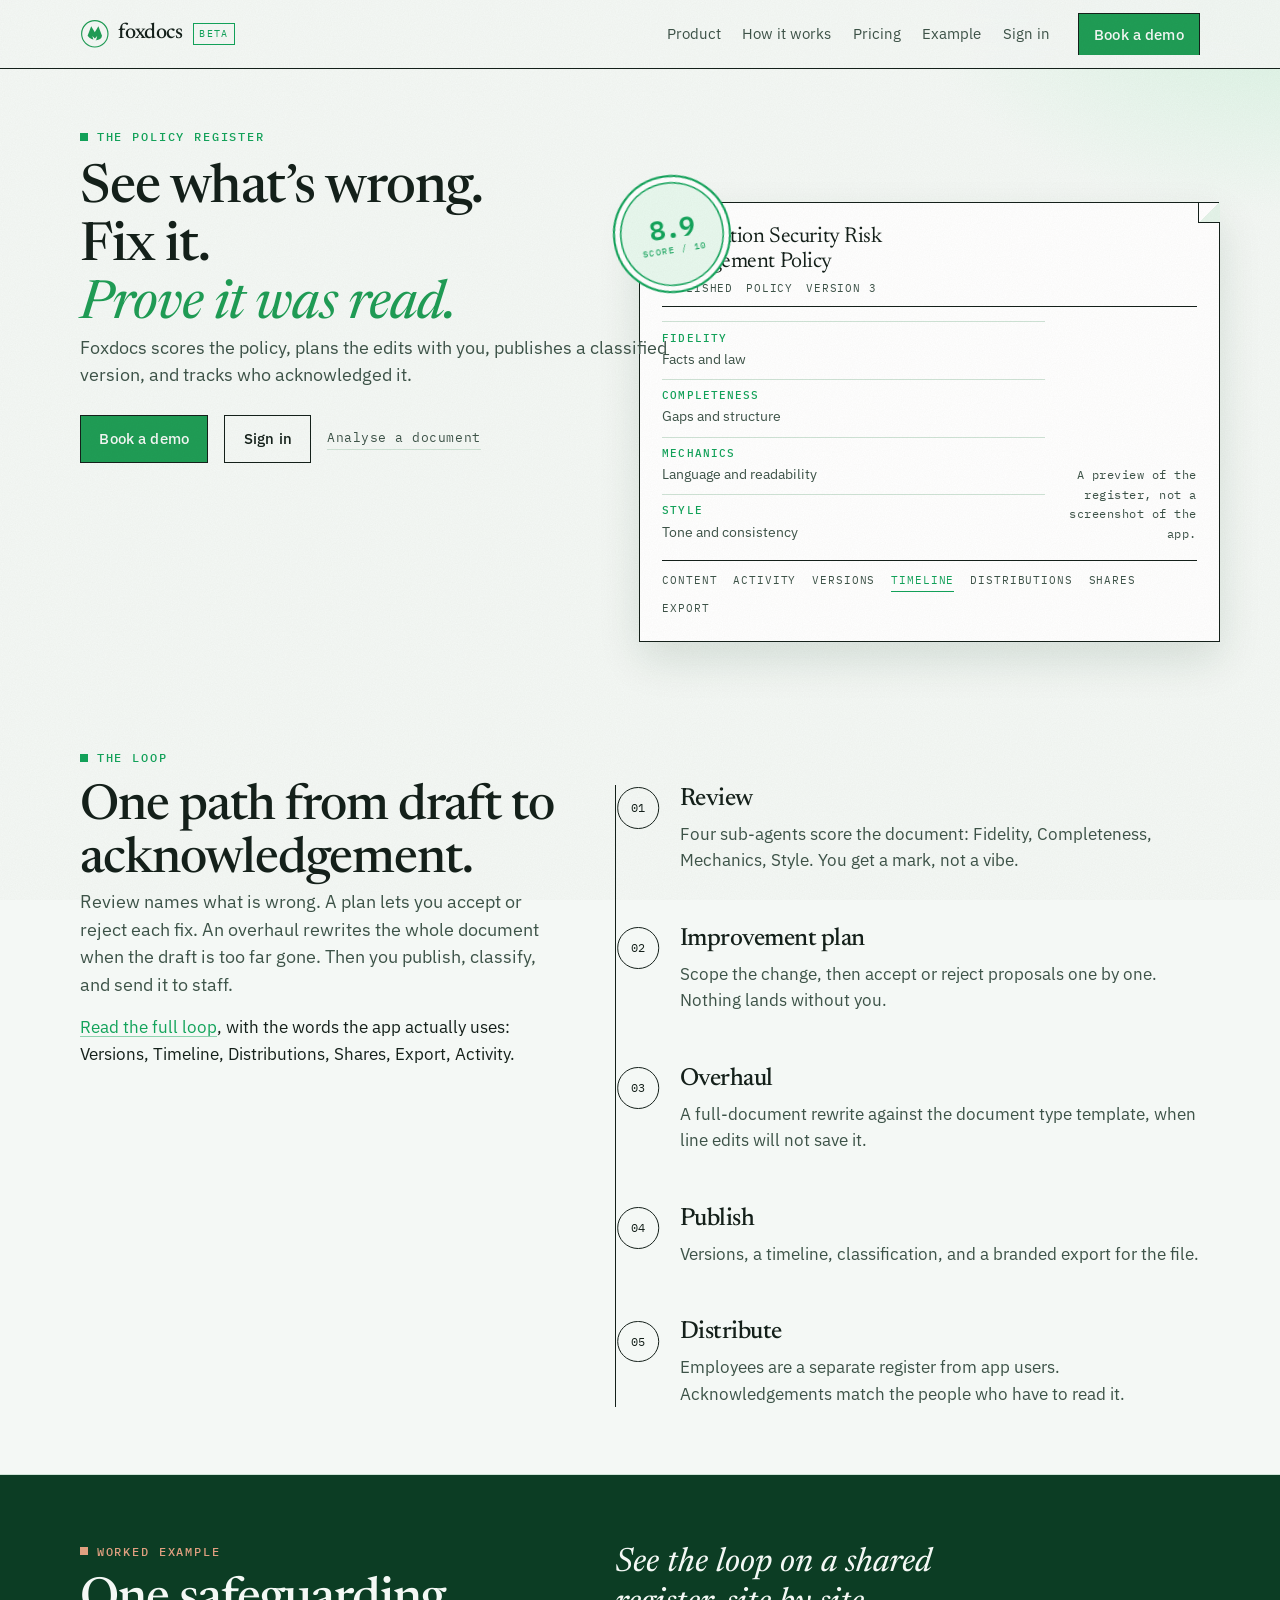
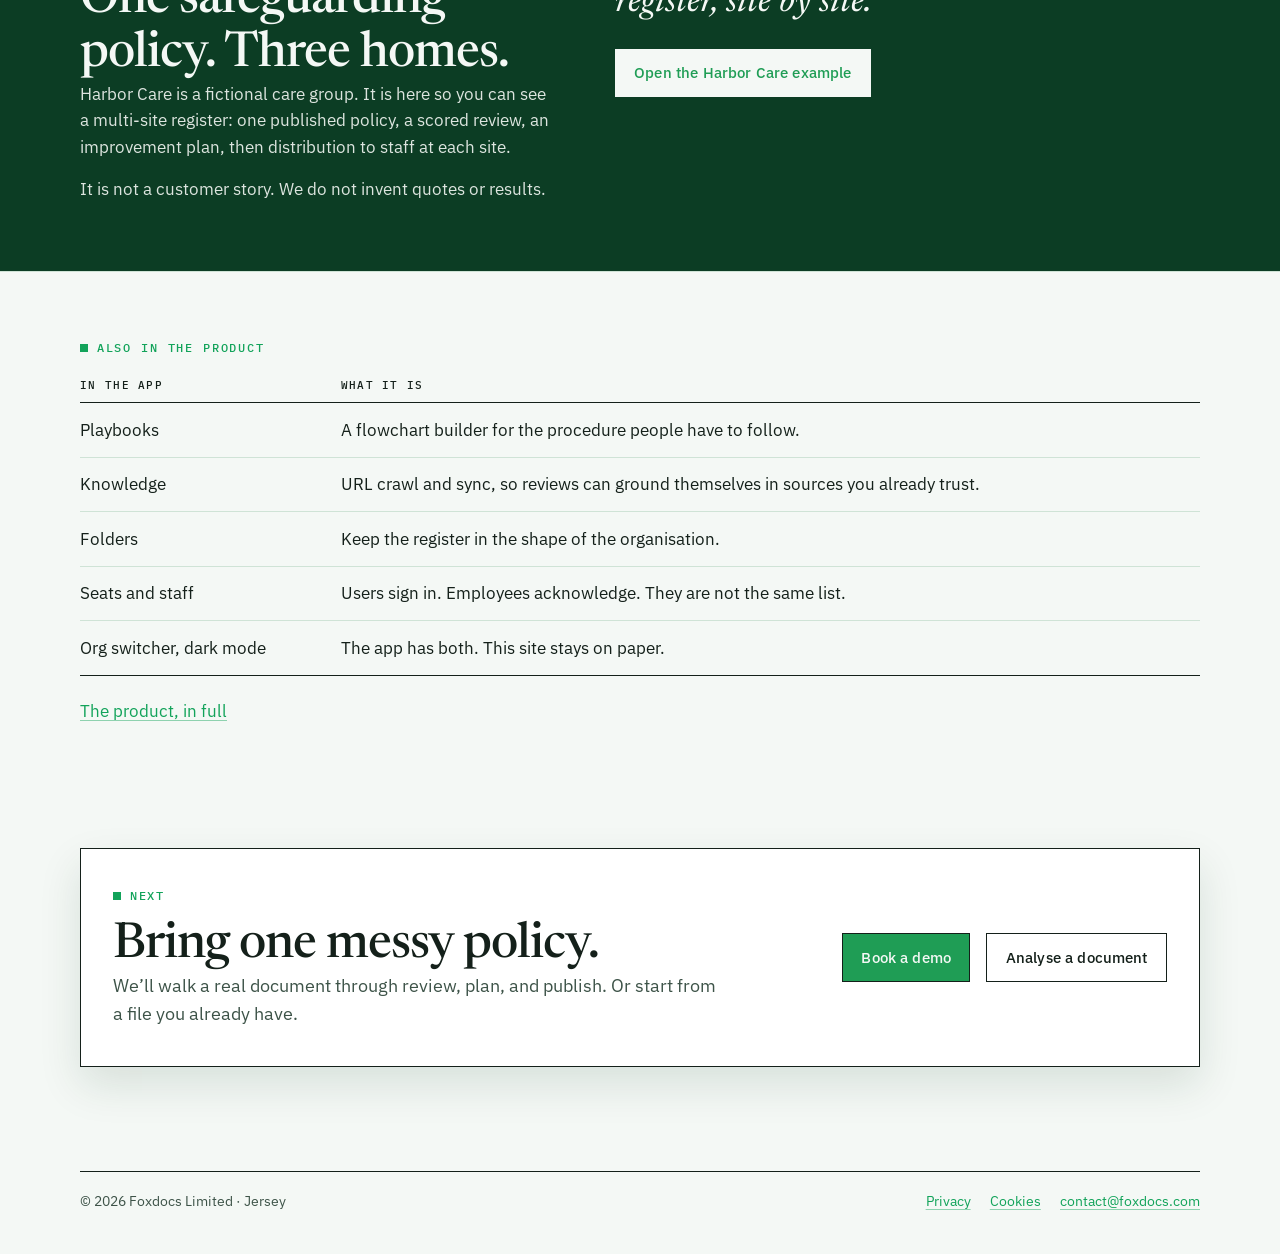
==== index.html @ 5b7543ef "Add Foxdocs marketing site prototype. Static pages for a foxdocs.com redesign, using the live app lo" ====
<!doctype html>
<html lang="en-GB">
<head>
  <meta charset="utf-8">
  <meta name="viewport" content="width=device-width, initial-scale=1">
  <title>Foxdocs · See what’s wrong. Fix it. Prove it was read.</title>
  <meta name="description" content="Foxdocs scores your policies, plans the edits with you, publishes a classified version, and tracks who acknowledged it.">
  <link rel="icon" href="favicon.svg" type="image/svg+xml">
  <link rel="preconnect" href="https://fonts.googleapis.com">
  <link rel="preconnect" href="https://fonts.gstatic.com" crossorigin>
  <link href="https://fonts.googleapis.com/css2?family=IBM+Plex+Mono:wght@400;500;600&family=IBM+Plex+Sans:ital,wght@0,400;0,500;0,600;1,400&family=Newsreader:ital,opsz,wght@0,10..72,400;0,10..72,500;0,10..72,600;1,10..72,400;1,10..72,500&display=swap" rel="stylesheet">
  <link rel="stylesheet" href="css/site.css">
</head>
<body>
  <a class="skip" href="#main">Skip to content</a>
  <div class="grain" aria-hidden="true"></div>

  <header class="mast">
    <div class="wrap mast-bar">
      <a class="mark" href="index.html">
        <svg class="mark-fox" viewBox="0 0 32 32" aria-hidden="true" focusable="false">
          <circle cx="16" cy="16" r="14.25" fill="none" stroke="currentColor" stroke-width="1.25"/>
          <path fill="currentColor" d="M8.2 18.2 12.1 7.8 16 14.2 19.9 7.8 23.8 18.2c-.8 6.2-10.8 6.2-15.6 0Z"/>
          <path fill="#f4f8f5" d="M13.4 18.4 16 21.2l2.6-2.8-1.1 4.2h-3z"/>
        </svg>
        <span class="mark-word">foxdocs</span>
        <span class="mark-beta">BETA</span>
      </a>
      <input type="checkbox" id="nav-on" class="nav-check" title="Menu">
      <label class="nav-burger" for="nav-on">
        <span class="nav-burger-label">Menu</span>
        <span class="nav-burger-icon" aria-hidden="true"></span>
      </label>
      <nav id="primary-nav" class="nav" aria-label="Primary">
        <a href="product.html">Product</a>
        <a href="how-it-works.html">How it works</a>
        <a href="pricing.html">Pricing</a>
        <a href="examples/harbor-care.html">Example</a>
        <a href="https://app.foxdocs.com" rel="noopener noreferrer">Sign in</a>
        <a class="btn" href="book-a-demo.html">Book a demo</a>
      </nav>
    </div>
  </header>

  <main id="main">
    <section class="hero">
      <div class="wrap hero-grid">
        <div class="hero-copy">
          <p class="kicker rise d1">The policy register</p>
          <h1 class="rise d2">See what’s wrong.<br>Fix it.<br><em>Prove it was read.</em></h1>
          <p class="lede rise d3">Foxdocs scores the policy, plans the edits with you, publishes a classified version, and tracks who acknowledged it.</p>
          <div class="actions rise d4">
            <a class="btn" href="book-a-demo.html">Book a demo</a>
            <a class="btn btn-line" href="https://app.foxdocs.com" rel="noopener noreferrer">Sign in</a>
            <a class="text-link" href="https://www.foxdocs.com/upload-a-document" rel="noopener noreferrer">Analyse a document</a>
          </div>
        </div>

        <div class="hero-folio-wrap rise d5">
          <div class="stamp stamp-float" aria-hidden="true">
            <span><strong>8.9</strong><small>score / 10</small></span>
          </div>
          <aside class="folio" aria-label="Product preview of a scored policy">
            <span class="folio-ear" aria-hidden="true"></span>
            <div class="folio-head">
              <div>
                <div class="folio-title">Information Security Risk Management Policy</div>
                <p class="folio-meta">
                  <span>Published</span>
                  <span>Policy</span>
                  <span>Version 3</span>
                </p>
              </div>
            </div>
            <div class="folio-body">
              <ul class="notes">
                <li><b>Fidelity</b><span>Facts and law</span></li>
                <li><b>Completeness</b><span>Gaps and structure</span></li>
                <li><b>Mechanics</b><span>Language and readability</span></li>
                <li><b>Style</b><span>Tone and consistency</span></li>
              </ul>
              <p class="meta" style="align-self:end;text-align:right">A preview of the register, not a screenshot of the app.</p>
            </div>
            <p class="folio-tabs">
              <span>Content</span>
              <span>Activity</span>
              <span>Versions</span>
              <span class="is-on">Timeline</span>
              <span>Distributions</span>
              <span>Shares</span>
              <span>Export</span>
            </p>
          </aside>
        </div>
      </div>
    </section>

    <section class="band" aria-labelledby="loop-title">
      <div class="wrap split">
        <div>
          <p class="kicker">The loop</p>
          <h2 id="loop-title">One path from draft to acknowledgement.</h2>
          <p class="lede">Review names what is wrong. A plan lets you accept or reject each fix. An overhaul rewrites the whole document when the draft is too far gone. Then you publish, classify, and send it to staff.</p>
          <p class="copy"><a href="how-it-works.html">Read the full loop</a>, with the words the app actually uses: Versions, Timeline, Distributions, Shares, Export, Activity.</p>
        </div>
        <ol class="spine">
          <li>
            <span class="spine-num">01</span>
            <h3>Review</h3>
            <p class="spine-copy">Four sub-agents score the document: Fidelity, Completeness, Mechanics, Style. You get a mark, not a vibe.</p>
          </li>
          <li>
            <span class="spine-num">02</span>
            <h3>Improvement plan</h3>
            <p class="spine-copy">Scope the change, then accept or reject proposals one by one. Nothing lands without you.</p>
          </li>
          <li>
            <span class="spine-num">03</span>
            <h3>Overhaul</h3>
            <p class="spine-copy">A full-document rewrite against the document type template, when line edits will not save it.</p>
          </li>
          <li>
            <span class="spine-num">04</span>
            <h3>Publish</h3>
            <p class="spine-copy">Versions, a timeline, classification, and a branded export for the file.</p>
          </li>
          <li>
            <span class="spine-num">05</span>
            <h3>Distribute</h3>
            <p class="spine-copy">Employees are a separate register from app users. Acknowledgements match the people who have to read it.</p>
          </li>
        </ol>
      </div>
    </section>

    <section class="band-ink band" aria-labelledby="example-title">
      <div class="wrap split">
        <div>
          <p class="kicker">Worked example</p>
          <h2 id="example-title">One safeguarding policy. Three homes.</h2>
          <p>Harbor Care is a fictional care group. It is here so you can see a multi-site register: one published policy, a scored review, an improvement plan, then distribution to staff at each site.</p>
          <p>It is not a customer story. We do not invent quotes or results.</p>
        </div>
        <div>
          <p class="pull" style="color:var(--paper);margin-top:0">See the loop on a shared register, site by site.</p>
          <div class="actions">
            <a class="btn" href="examples/harbor-care.html" style="background:var(--paper);color:var(--pine);border-color:var(--paper)">Open the Harbor Care example</a>
          </div>
        </div>
      </div>
    </section>

    <section class="band" aria-labelledby="also-title">
      <div class="wrap">
        <p class="kicker">Also in the product</p>
        <h2 id="also-title" class="visually-hidden">Playbooks, Knowledge, and the rest</h2>
        <table class="ledger">
          <thead>
            <tr>
              <th scope="col">In the app</th>
              <th scope="col">What it is</th>
            </tr>
          </thead>
          <tbody>
            <tr>
              <td>Playbooks</td>
              <td>A flowchart builder for the procedure people have to follow.</td>
            </tr>
            <tr>
              <td>Knowledge</td>
              <td>URL crawl and sync, so reviews can ground themselves in sources you already trust.</td>
            </tr>
            <tr>
              <td>Folders</td>
              <td>Keep the register in the shape of the organisation.</td>
            </tr>
            <tr>
              <td>Seats and staff</td>
              <td>Users sign in. Employees acknowledge. They are not the same list.</td>
            </tr>
            <tr>
              <td>Org switcher, dark mode</td>
              <td>The app has both. This site stays on paper.</td>
            </tr>
          </tbody>
        </table>
        <p class="copy" style="margin-top:1.4rem"><a href="product.html">The product, in full</a></p>
      </div>
    </section>

    <section class="close">
      <div class="wrap">
        <div class="close-box">
          <div>
            <p class="kicker">Next</p>
            <h2>Bring one messy policy.</h2>
            <p class="lede">We’ll walk a real document through review, plan, and publish. Or start from a file you already have.</p>
          </div>
          <div class="actions" style="margin-top:0">
            <a class="btn" href="book-a-demo.html">Book a demo</a>
            <a class="btn btn-line" href="https://www.foxdocs.com/upload-a-document" rel="noopener noreferrer">Analyse a document</a>
          </div>
        </div>
      </div>
    </section>
  </main>

  <footer class="foot">
    <div class="wrap foot-bar">
      <div>© 2026 Foxdocs Limited · Jersey</div>
      <div class="foot-links">
        <a href="https://www.foxdocs.com/privacy" rel="noopener noreferrer">Privacy</a>
        <a href="https://www.foxdocs.com/cookies" rel="noopener noreferrer">Cookies</a>
        <a href="mailto:contact@foxdocs.com">contact@foxdocs.com</a>
      </div>
    </div>
  </footer>
  <script src="js/site.js"></script>
</body>
</html>
---- css/site.css ----
/* Foxdocs marketing site: brand mint / green */

:root {
  --paper: #f4f8f5;
  --paper-2: #e5f4ea;
  --folio: #ffffff;
  --ink: #14201a;
  --ink-soft: #3d5348;
  --pine: #1f9d55;
  --pine-deep: #0c3d24;
  --rule: #cfe3d6;
  --rule-ink: #14201a;
  --copper: #12a35a;
  --copper-bright: #00c853;
  --stamp-fill: #e8f8ee;
  --focus: #1f9d55;
  --shadow: 0 18px 40px rgba(15, 61, 36, 0.12);
  --font-display: "Newsreader", "Iowan Old Style", "Palatino Linotype", Palatino, serif;
  --font-body: "IBM Plex Sans", "Helvetica Neue", sans-serif;
  --font-mono: "IBM Plex Mono", "Courier New", ui-monospace, monospace;
  --page: min(1120px, calc(100% - 2.5rem));
  --wide: min(1280px, calc(100% - 2.5rem));
}

*,
*::before,
*::after { box-sizing: border-box; }

html {
  scroll-behavior: smooth;
  color-scheme: light;
}

html:focus-within {
  scroll-behavior: smooth;
}

body {
  margin: 0;
  font-family: var(--font-body);
  font-size: 1.0625rem;
  line-height: 1.55;
  color: var(--ink);
  background:
    radial-gradient(90rem 40rem at 8% -12%, #e9f8ee, transparent 55%),
    radial-gradient(50rem 30rem at 100% 0%, #d8f3e2, transparent 45%),
    var(--paper);
  min-height: 100%;
}

img, svg { display: block; max-width: 100%; }
button, input, select, textarea { font: inherit; color: inherit; }
a { color: inherit; }

:focus { outline: none; }
:focus-visible {
  outline: 2px solid var(--focus);
  outline-offset: 3px;
}

::selection {
  background: var(--pine);
  color: var(--paper);
}

.skip {
  position: absolute;
  left: 0.75rem;
  top: 0.75rem;
  z-index: 80;
  padding: 0.45rem 0.7rem;
  background: var(--ink);
  color: var(--paper);
  text-decoration: none;
  transform: translateY(-200%);
}
.skip:focus {
  transform: none;
  outline-color: var(--paper);
}

.visually-hidden {
  position: absolute;
  width: 1px;
  height: 1px;
  padding: 0;
  margin: -1px;
  overflow: hidden;
  clip: rect(0 0 0 0);
  white-space: nowrap;
  border: 0;
}

/* Paper grain */
.grain {
  position: fixed;
  inset: 0;
  pointer-events: none;
  z-index: 70;
  opacity: 0.09;
  mix-blend-mode: multiply;
  background-image: url("data:image/svg+xml;utf8,<svg xmlns='http://www.w3.org/2000/svg' width='180' height='180'><filter id='n'><feTurbulence type='fractalNoise' baseFrequency='0.85' numOctaves='4' stitchTiles='stitch'/><feColorMatrix values='0 0 0 0 0.15  0 0 0 0 0.12  0 0 0 0 0.08  0 0 0 0.55 0'/></filter><rect width='100%' height='100%' filter='url(%23n)'/></svg>");
}

.wrap {
  width: var(--page);
  margin-inline: auto;
}

.wrap-wide {
  width: var(--wide);
  margin-inline: auto;
}

/* Type */
h1, h2, h3, h4, .display {
  font-family: var(--font-display);
  font-weight: 500;
  letter-spacing: -0.02em;
  line-height: 1.08;
  margin: 0;
}

h1 {
  font-size: clamp(2.35rem, 4.2vw, 3.85rem);
  font-weight: 500;
}

h2 {
  font-size: clamp(1.9rem, 4vw, 3.1rem);
}

h3 {
  font-size: clamp(1.25rem, 2vw, 1.55rem);
  line-height: 1.2;
}

p { margin: 0 0 1rem; }
p:last-child { margin-bottom: 0; }

.lede {
  font-size: 1.15rem;
  color: var(--ink-soft);
  max-width: 38rem;
  line-height: 1.5;
}

.kicker {
  font-family: var(--font-mono);
  font-size: 0.72rem;
  font-weight: 500;
  letter-spacing: 0.16em;
  text-transform: uppercase;
  color: var(--copper);
  display: flex;
  align-items: center;
  gap: 0.55rem;
  margin: 0 0 0.85rem;
}

.kicker::before {
  content: "";
  width: 0.5rem;
  height: 0.5rem;
  background: var(--copper);
  flex: none;
}

.meta {
  font-family: var(--font-mono);
  font-size: 0.78rem;
  letter-spacing: 0.04em;
  color: var(--ink-soft);
}

hr.rule {
  border: 0;
  border-top: 1px solid var(--ink);
  margin: 0;
}

hr.rule-double {
  border: 0;
  height: 3px;
  background:
    linear-gradient(currentColor, currentColor) 0 0 / 100% 1px no-repeat,
    linear-gradient(currentColor, currentColor) 0 100% / 100% 1px no-repeat;
  color: var(--ink);
  margin: 0;
}

/* Links in copy */
.copy a,
.foot a,
.inline-link {
  color: var(--copper);
  text-decoration: underline;
  text-decoration-thickness: 1px;
  text-underline-offset: 0.18em;
  text-decoration-color: color-mix(in srgb, var(--copper) 45%, transparent);
  transition: color 0.15s ease, text-decoration-color 0.15s ease;
}
.copy a:hover,
.foot a:hover,
.inline-link:hover {
  color: var(--pine-deep);
  text-decoration-color: var(--pine-deep);
}

/* Buttons */
.btn {
  appearance: none;
  display: inline-flex;
  align-items: center;
  justify-content: center;
  gap: 0.45rem;
  border: 1px solid var(--ink);
  background: var(--pine);
  color: var(--paper);
  text-decoration: none;
  padding: 0.72rem 1.15rem;
  font-family: var(--font-body);
  font-size: 0.95rem;
  font-weight: 500;
  letter-spacing: 0.01em;
  cursor: pointer;
  border-radius: 0;
  transition: background 0.15s ease, color 0.15s ease, transform 0.15s ease;
}
.btn:hover {
  background: var(--copper);
  border-color: var(--copper);
  color: var(--folio);
}
.btn-line {
  background: transparent;
  color: var(--ink);
}
.btn-line:hover {
  background: var(--ink);
  color: var(--paper);
  border-color: var(--ink);
}
.btn-ghost {
  background: transparent;
  border-color: transparent;
  color: var(--ink);
  padding-inline: 0.4rem;
}
.btn-ghost:hover {
  background: transparent;
  color: var(--copper);
  border-color: transparent;
}

.actions {
  display: flex;
  flex-wrap: wrap;
  align-items: center;
  gap: 0.7rem 1rem;
  margin-top: 1.6rem;
}

.actions .text-link {
  font-family: var(--font-mono);
  font-size: 0.8rem;
  letter-spacing: 0.04em;
  color: var(--ink-soft);
  text-decoration: none;
  border-bottom: 1px solid var(--rule);
  padding-bottom: 0.1rem;
  transition: color 0.15s ease, border-color 0.15s ease;
}
.actions .text-link:hover {
  color: var(--copper);
  border-color: var(--copper);
}

/* Masthead */
.mast {
  position: sticky;
  top: 0;
  z-index: 50;
  background: color-mix(in srgb, var(--paper) 88%, transparent);
  backdrop-filter: blur(12px);
  border-bottom: 1px solid var(--ink);
}

.mast-bar {
  display: flex;
  align-items: center;
  gap: 1rem;
  min-height: 4.25rem;
  position: relative;
}

.mark {
  display: flex;
  align-items: center;
  gap: 0.55rem;
  text-decoration: none;
  flex: none;
  z-index: 2;
}
.mark:hover { color: inherit; }

.mark-fox {
  width: 1.85rem;
  height: 1.85rem;
  color: var(--pine);
}
.mark-word {
  font-family: var(--font-display);
  font-size: 1.35rem;
  font-weight: 500;
  letter-spacing: -0.03em;
  line-height: 1;
}
.mark-beta {
  font-family: var(--font-mono);
  font-size: 0.62rem;
  letter-spacing: 0.14em;
  text-transform: uppercase;
  color: var(--copper);
  border: 1px solid var(--copper);
  padding: 0.12rem 0.32rem;
  margin-left: 0.15rem;
}

.nav-check {
  position: absolute;
  width: 1px;
  height: 1px;
  overflow: hidden;
  clip: rect(0 0 0 0);
}

.nav-burger {
  margin-left: auto;
  display: none;
  align-items: center;
  gap: 0.45rem;
  cursor: pointer;
  font-family: var(--font-mono);
  font-size: 0.72rem;
  letter-spacing: 0.12em;
  text-transform: uppercase;
  padding: 0.4rem 0;
  user-select: none;
}

.nav-burger-icon {
  width: 1.15rem;
  height: 0.75rem;
  display: block;
  background:
    linear-gradient(var(--ink), var(--ink)) 0 0 / 100% 1.5px no-repeat,
    linear-gradient(var(--ink), var(--ink)) 0 50% / 100% 1.5px no-repeat,
    linear-gradient(var(--ink), var(--ink)) 0 100% / 100% 1.5px no-repeat;
}

.nav-check:focus-visible + .nav-burger {
  outline: 2px solid var(--focus);
  outline-offset: 3px;
}

.nav {
  display: flex;
  align-items: center;
  gap: 0.15rem 1.35rem;
  margin-left: auto;
  font-size: 0.95rem;
}

.nav a {
  text-decoration: none;
  color: var(--ink-soft);
  padding: 0.2rem 0;
  border-bottom: 1px solid transparent;
  transition: color 0.15s ease, border-color 0.15s ease;
}
.nav a:hover {
  color: var(--ink);
  border-bottom-color: var(--ink);
}
.nav a[aria-current="page"] {
  color: var(--ink);
  border-bottom-color: var(--copper);
}
.nav .btn,
.nav a.btn:hover,
.nav a.btn[aria-current="page"] {
  margin-left: 0.4rem;
  padding: 0.55rem 0.95rem;
  border-bottom: 0;
  color: var(--paper);
}
.nav a.btn:hover {
  color: var(--folio);
}

@media (max-width: 860px) {
  .nav-burger { display: inline-flex; }
  .nav {
    display: none;
    position: absolute;
    left: 0;
    right: 0;
    top: 100%;
    margin: 0;
    flex-direction: column;
    align-items: stretch;
    gap: 0;
    background: var(--paper);
    border-bottom: 1px solid var(--ink);
    padding: 0.5rem 0 1rem;
  }
  .nav-check:checked ~ .nav { display: flex; }
  .nav a {
    padding: 0.7rem 0;
    border-bottom: 1px solid var(--rule);
  }
  .nav .btn {
    margin: 0.8rem 0 0;
    width: 100%;
  }
}

/* Hero */
.hero {
  padding: 3.5rem 0 2.5rem;
  position: relative;
}

.hero-grid {
  display: grid;
  grid-template-columns: minmax(0, 1.12fr) minmax(18rem, 0.92fr);
  gap: 0 0;
  align-items: start;
}

.hero-copy {
  z-index: 3;
  padding-top: 0.2rem;
  padding-right: 1.25rem;
}

.hero h1 em {
  font-style: italic;
  font-weight: 450;
  color: var(--pine);
}

.hero-folio-wrap {
  position: relative;
  z-index: 1;
  margin-left: -3.5rem;
  margin-right: calc(-1 * (100vw - min(1120px, 100vw)) / 8);
  margin-top: 4.8rem;
}

/* Folio / product preview */
.folio {
  position: relative;
  background: var(--folio);
  border: 1px solid var(--ink);
  box-shadow: var(--shadow);
  padding: 1.4rem 1.4rem 1.5rem;
}

.folio-ear {
  position: absolute;
  top: -1px;
  right: -1px;
  width: 1.35rem;
  height: 1.35rem;
  background:
    linear-gradient(135deg, transparent 50%, var(--paper-2) 50%);
  border-left: 1px solid var(--ink);
  border-bottom: 1px solid var(--ink);
}

.folio-head {
  display: flex;
  justify-content: space-between;
  align-items: baseline;
  gap: 1rem;
  border-bottom: 1px solid var(--ink);
  padding-bottom: 0.55rem;
  margin-bottom: 0.9rem;
}

.folio-title {
  font-family: var(--font-display);
  font-size: 1.35rem;
  line-height: 1.15;
  letter-spacing: -0.02em;
  max-width: 18rem;
}

.folio-meta {
  display: flex;
  flex-wrap: wrap;
  gap: 0.35rem 0.8rem;
  font-family: var(--font-mono);
  font-size: 0.68rem;
  letter-spacing: 0.08em;
  text-transform: uppercase;
  color: var(--ink-soft);
  margin: 0.35rem 0 0;
}

.folio-body {
  display: grid;
  grid-template-columns: 1fr 8.5rem;
  gap: 1rem;
}

.notes {
  list-style: none;
  margin: 0;
  padding: 0;
  display: grid;
  gap: 0.55rem;
}

.notes li {
  border-top: 1px solid var(--rule);
  padding-top: 0.45rem;
  font-size: 0.86rem;
}

.notes b {
  display: block;
  font-family: var(--font-mono);
  font-size: 0.68rem;
  font-weight: 500;
  letter-spacing: 0.1em;
  text-transform: uppercase;
  color: var(--copper);
  margin-bottom: 0.15rem;
}

.notes span { color: var(--ink-soft); }

/* Stamp score */
.stamp {
  width: 7.4rem;
  height: 7.4rem;
  border-radius: 50%;
  border: 2px solid var(--copper);
  box-shadow: inset 0 0 0 5px var(--folio), inset 0 0 0 6.5px var(--copper);
  background: var(--stamp-fill);
  color: var(--copper);
  display: grid;
  place-items: center;
  text-align: center;
  transform: rotate(-9deg);
  font-family: var(--font-mono);
  line-height: 1;
  flex: none;
}
.stamp strong {
  font-size: 1.7rem;
  font-weight: 600;
  letter-spacing: -0.04em;
  display: block;
}
.stamp small {
  display: block;
  margin-top: 0.25rem;
  font-size: 0.58rem;
  letter-spacing: 0.16em;
  text-transform: uppercase;
}

.stamp-float {
  position: absolute;
  top: -1.7rem;
  left: -1.6rem;
  z-index: 3;
}

.folio-tabs {
  display: flex;
  flex-wrap: wrap;
  gap: 0.55rem 1rem;
  margin: 1.1rem 0 0;
  padding-top: 0.65rem;
  border-top: 1px solid var(--ink);
  font-family: var(--font-mono);
  font-size: 0.68rem;
  letter-spacing: 0.08em;
  text-transform: uppercase;
  color: var(--ink-soft);
}
.folio-tabs .is-on {
  color: var(--copper);
  border-bottom: 1px solid var(--copper);
  padding-bottom: 0.12rem;
}

/* Ledger table */
.ledger {
  width: 100%;
  border-collapse: collapse;
  font-variant-numeric: tabular-nums;
}
.ledger th {
  font-family: var(--font-mono);
  font-size: 0.68rem;
  font-weight: 500;
  letter-spacing: 0.12em;
  text-transform: uppercase;
  text-align: left;
  border-bottom: 1px solid var(--ink);
  padding: 0.45rem 0.7rem 0.5rem 0;
  color: var(--ink);
}
.ledger td {
  border-bottom: 1px solid var(--rule);
  padding: 0.85rem 0.7rem 0.85rem 0;
  vertical-align: top;
}
.ledger tr:last-child td { border-bottom: 1px solid var(--ink); }
.ledger .num {
  font-family: var(--font-mono);
  font-weight: 500;
}

/* Timeline / spine */
.spine {
  list-style: none;
  margin: 2.2rem 0 0;
  padding: 0 0 0 1.4rem;
  border-left: 1px solid var(--ink);
}

.spine > li {
  position: relative;
  padding: 0 0 3.2rem 2.6rem;
}

.spine > li:last-child { padding-bottom: 0; }

.spine-num {
  position: absolute;
  left: 0;
  top: 0.15rem;
  width: 2.6rem;
  height: 2.6rem;
  border-radius: 50%;
  border: 1px solid var(--ink);
  background: var(--paper);
  display: grid;
  place-items: center;
  font-family: var(--font-mono);
  font-size: 0.72rem;
  letter-spacing: 0.04em;
  transform: translateX(-50%);
}

.spine h3 {
  margin-bottom: 0.4rem;
}

.spine .spine-copy {
  color: var(--ink-soft);
  max-width: 36rem;
}

.spine .spine-extra {
  margin-top: 1rem;
  max-width: 40rem;
}

.spine--editorial > li:nth-child(even) .spine-copy,
.spine--editorial > li:nth-child(even) h3 {
  margin-left: clamp(0rem, 8vw, 5rem);
}

/* Sections */
.band {
  padding: 4.2rem 0;
}

.band + .band {
  border-top: 1px solid var(--rule);
}

.band-ink {
  background: var(--pine-deep);
  color: var(--paper);
  border-top: 1px solid var(--pine-deep);
  border-bottom: 1px solid var(--pine-deep);
}
.band-ink .kicker { color: #e0a080; }
.band-ink .kicker::before { background: #e0a080; }
.band-ink .lede,
.band-ink p { color: color-mix(in srgb, var(--paper) 78%, #8aa090); }
.band-ink h2 { color: var(--paper); }

.split {
  display: grid;
  grid-template-columns: 0.9fr 1.1fr;
  gap: 2.5rem 3.5rem;
  align-items: start;
}

.split-flip {
  grid-template-columns: 1.15fr 0.85fr;
}

.spread {
  display: grid;
  grid-template-columns: minmax(0, 0.38fr) minmax(0, 0.62fr);
  gap: 1.5rem 3rem;
  align-items: start;
}

.spread + .spread {
  margin-top: 4.5rem;
  padding-top: 4.5rem;
  border-top: 1px solid var(--rule);
}

.spread-visual {
  position: relative;
}

.pull {
  font-family: var(--font-display);
  font-size: clamp(1.5rem, 3vw, 2.1rem);
  font-style: italic;
  font-weight: 450;
  line-height: 1.2;
  color: var(--pine);
  max-width: 20rem;
  margin: 1.2rem 0 0;
}

.pull-copper { color: var(--copper); }

/* Agents as annotations, not equal cards */
.agent-rail {
  display: grid;
  gap: 0;
}

.agent-rail article {
  display: grid;
  grid-template-columns: 7.5rem 1fr;
  gap: 1rem;
  padding: 1.1rem 0;
  border-top: 1px solid var(--ink);
}

.agent-rail article:last-child {
  border-bottom: 1px solid var(--ink);
}

.agent-rail h3 {
  font-family: var(--font-mono);
  font-size: 0.78rem;
  letter-spacing: 0.12em;
  text-transform: uppercase;
  font-weight: 500;
}

.agent-rail p {
  margin: 0;
  color: var(--ink-soft);
}

/* Flowchart (playbooks) */
.flow {
  display: grid;
  gap: 0;
  font-size: 0.9rem;
}

.flow-node {
  border: 1px solid var(--ink);
  background: var(--folio);
  padding: 0.7rem 0.85rem;
  max-width: 16rem;
}

.flow-node strong {
  display: block;
  font-family: var(--font-mono);
  font-size: 0.68rem;
  letter-spacing: 0.1em;
  text-transform: uppercase;
  margin-bottom: 0.2rem;
}

.flow-join {
  width: 1px;
  height: 1.4rem;
  background: var(--ink);
  margin-left: 1.2rem;
}

.flow-branch {
  display: grid;
  grid-template-columns: 1fr 1fr;
  gap: 0.8rem;
  position: relative;
  max-width: 22rem;
}
.flow-branch::before {
  content: "";
  position: absolute;
  left: 1.2rem;
  right: 25%;
  top: -1px;
  height: 1px;
  background: var(--ink);
}

/* Knowledge biblio */
.biblio {
  list-style: none;
  margin: 0;
  padding: 0;
  border-top: 1px solid var(--ink);
}
.biblio li {
  display: grid;
  grid-template-columns: 5.5rem 1fr auto;
  gap: 0.8rem;
  padding: 0.7rem 0;
  border-bottom: 1px solid var(--rule);
  font-size: 0.92rem;
}
.biblio .src {
  font-family: var(--font-mono);
  font-size: 0.72rem;
  letter-spacing: 0.06em;
  text-transform: uppercase;
  color: var(--copper);
}

/* Staff vs seats */
.versus {
  display: grid;
  grid-template-columns: 1fr 1fr;
  gap: 0;
  border: 1px solid var(--ink);
}
.versus > div {
  padding: 1.3rem 1.25rem 1.45rem;
}
.versus > div + div {
  border-left: 1px solid var(--ink);
}
.versus h3 {
  font-family: var(--font-mono);
  font-size: 0.78rem;
  letter-spacing: 0.14em;
  text-transform: uppercase;
  margin-bottom: 0.6rem;
}
.versus p { color: var(--ink-soft); margin: 0; }

/* Pricing tariff */
.tariff {
  width: 100%;
  border-collapse: collapse;
  margin-top: 2rem;
}
.tariff caption {
  text-align: left;
  font-family: var(--font-mono);
  font-size: 0.72rem;
  letter-spacing: 0.14em;
  text-transform: uppercase;
  color: var(--copper);
  margin-bottom: 0.8rem;
}
.tariff th {
  font-family: var(--font-mono);
  font-size: 0.68rem;
  letter-spacing: 0.12em;
  text-transform: uppercase;
  font-weight: 500;
  text-align: left;
  border-bottom: 1px solid var(--ink);
  padding: 0.4rem 1rem 0.55rem 0;
}
.tariff td {
  padding: 1.15rem 1rem 1.15rem 0;
  border-bottom: 1px solid var(--rule);
  vertical-align: top;
}
.tariff tr:last-child td { border-bottom: 1px solid var(--ink); }
.tariff .tier {
  font-family: var(--font-display);
  font-size: 1.45rem;
  letter-spacing: -0.02em;
}
.tariff .price {
  font-family: var(--font-mono);
  font-size: 1.05rem;
  font-weight: 500;
  white-space: nowrap;
}
.tariff .feat {
  color: var(--ink-soft);
  font-size: 0.92rem;
}
.tariff tr.is-featured td {
  background: color-mix(in srgb, var(--stamp-fill) 70%, transparent);
}
.tariff a {
  color: var(--copper);
}

.tier-notes {
  display: grid;
  grid-template-columns: 1fr 1fr;
  gap: 2rem 3rem;
  margin-top: 3.2rem;
}

.tier-notes article {
  padding-top: 1rem;
  border-top: 1px solid var(--ink);
}

.tier-notes h3 {
  font-size: 1.5rem;
  margin-bottom: 0.45rem;
}

.tier-notes ul {
  margin: 0.7rem 0 0;
  padding: 0 0 0 1.1rem;
  color: var(--ink-soft);
}
.tier-notes li { margin: 0.25rem 0; }

.tier-notes .featured {
  grid-column: 1 / -1;
  background: var(--folio);
  border: 1px solid var(--ink);
  box-shadow: 6px 6px 0 var(--copper);
  padding: 1.4rem 1.5rem 1.5rem;
}

/* Example banner */
.example-banner {
  display: flex;
  flex-wrap: wrap;
  align-items: baseline;
  gap: 0.6rem 1.2rem;
  padding: 0.7rem 0;
  border-bottom: 1px dashed var(--copper);
  font-family: var(--font-mono);
  font-size: 0.78rem;
  letter-spacing: 0.06em;
  text-transform: uppercase;
  color: var(--copper);
}

.sites {
  display: grid;
  gap: 0;
  border-top: 1px solid var(--ink);
}
.sites article {
  display: grid;
  grid-template-columns: 1.4fr 0.8fr 0.8fr;
  gap: 0.8rem;
  padding: 0.9rem 0;
  border-bottom: 1px solid var(--rule);
}
.sites article:last-child { border-bottom-color: var(--ink); }
.sites h3 { font-size: 1.2rem; }
.sites p { margin: 0; color: var(--ink-soft); font-size: 0.92rem; }

/* Forms */
.form {
  max-width: 34rem;
  display: grid;
  gap: 1rem;
  margin-top: 1.6rem;
}

.field {
  display: grid;
  gap: 0.35rem;
}

.field span {
  font-family: var(--font-mono);
  font-size: 0.72rem;
  letter-spacing: 0.1em;
  text-transform: uppercase;
}

.field input,
.field textarea {
  background: var(--folio);
  border: 1px solid var(--ink);
  border-radius: 0;
  padding: 0.7rem 0.75rem;
  width: 100%;
}

.field input:hover,
.field textarea:hover {
  border-color: var(--copper);
}

.field textarea { min-height: 7rem; resize: vertical; }

.form-note {
  font-size: 0.92rem;
  color: var(--ink-soft);
}

/* Page intro */
.page-hero {
  padding: 3.2rem 0 2.4rem;
}

.page-hero h1 {
  font-size: clamp(2.35rem, 5.2vw, 3.9rem);
  max-width: 14ch;
  color: var(--ink);
}

.crumb {
  font-family: var(--font-mono);
  font-size: 0.72rem;
  letter-spacing: 0.08em;
  text-transform: uppercase;
  color: var(--ink-soft);
  margin-bottom: 1rem;
}
.crumb a {
  color: var(--ink-soft);
  text-decoration: none;
  border-bottom: 1px solid var(--rule);
}
.crumb a:hover { color: var(--copper); border-color: var(--copper); }

/* CTA close */
.close {
  padding: 3.5rem 0 4.5rem;
}

.close-box {
  border: 1px solid var(--ink);
  padding: 2.4rem 2rem;
  display: grid;
  grid-template-columns: 1.4fr auto;
  gap: 1.5rem;
  align-items: center;
  background: var(--folio);
  box-shadow: var(--shadow);
}

/* 404 */
.lost {
  padding: 5rem 0 6rem;
  max-width: 38rem;
}
.lost .code {
  font-family: var(--font-mono);
  font-size: 0.8rem;
  letter-spacing: 0.16em;
  text-transform: uppercase;
  color: var(--copper);
}

/* Footer */
.foot {
  padding: 2rem 0 2.6rem;
  font-size: 0.88rem;
  color: var(--ink-soft);
}

.foot-bar {
  display: flex;
  flex-wrap: wrap;
  justify-content: space-between;
  gap: 0.8rem 1.5rem;
  padding-top: 1.2rem;
  border-top: 1px solid var(--ink);
}

.foot-links {
  display: flex;
  flex-wrap: wrap;
  gap: 0.4rem 1.2rem;
}

/* Motion */
@media (prefers-reduced-motion: no-preference) {
  .rise {
    animation: rise 0.7s cubic-bezier(0.16, 0.8, 0.24, 1) both;
  }
  .d1 { animation-delay: 0.02s; }
  .d2 { animation-delay: 0.08s; }
  .d3 { animation-delay: 0.14s; }
  .d4 { animation-delay: 0.2s; }
  .d5 { animation-delay: 0.28s; }
}

@keyframes rise {
  from {
    opacity: 0;
    transform: translateY(10px);
  }
  to {
    opacity: 1;
    transform: none;
  }
}

@media (prefers-reduced-motion: reduce) {
  html { scroll-behavior: auto; }
  *, *::before, *::after {
    animation: none !important;
    transition: none !important;
  }
}

/* Responsive */
@media (max-width: 900px) {
  .hero-grid,
  .split,
  .split-flip,
  .spread,
  .folio-body,
  .versus,
  .tier-notes,
  .sites article,
  .close-box,
  .biblio li {
    grid-template-columns: 1fr;
  }
  .hero-folio-wrap {
    margin-left: 0;
    margin-right: 0;
    margin-top: 2.4rem;
  }
  .stamp-float {
    left: auto;
    right: 0.8rem;
    top: -1.3rem;
  }
  .spine--editorial > li:nth-child(even) .spine-copy,
  .spine--editorial > li:nth-child(even) h3 {
    margin-left: 0;
  }
  .versus > div + div { border-left: 0; border-top: 1px solid var(--ink); }
  .tariff .price { font-size: 0.95rem; }
  h1 { font-size: clamp(2.15rem, 8.5vw, 2.8rem); }
  .hero-copy { padding-right: 0; }
}

@media (max-width: 640px) {
  :root { --page: calc(100% - 1.6rem); --wide: calc(100% - 1.6rem); }
  .hero { padding-top: 2.2rem; }
  .band { padding: 3rem 0; }
  .folio { padding: 1.1rem; }
  .stamp { width: 6.2rem; height: 6.2rem; }
  .stamp strong { font-size: 1.35rem; }
  .tariff td { display: block; padding: 0.25rem 0; border: 0; }
  .tariff tr { display: block; padding: 1rem 0; border-bottom: 1px solid var(--rule); }
  .tariff thead { display: none; }
  .close-box { padding: 1.4rem; }
}
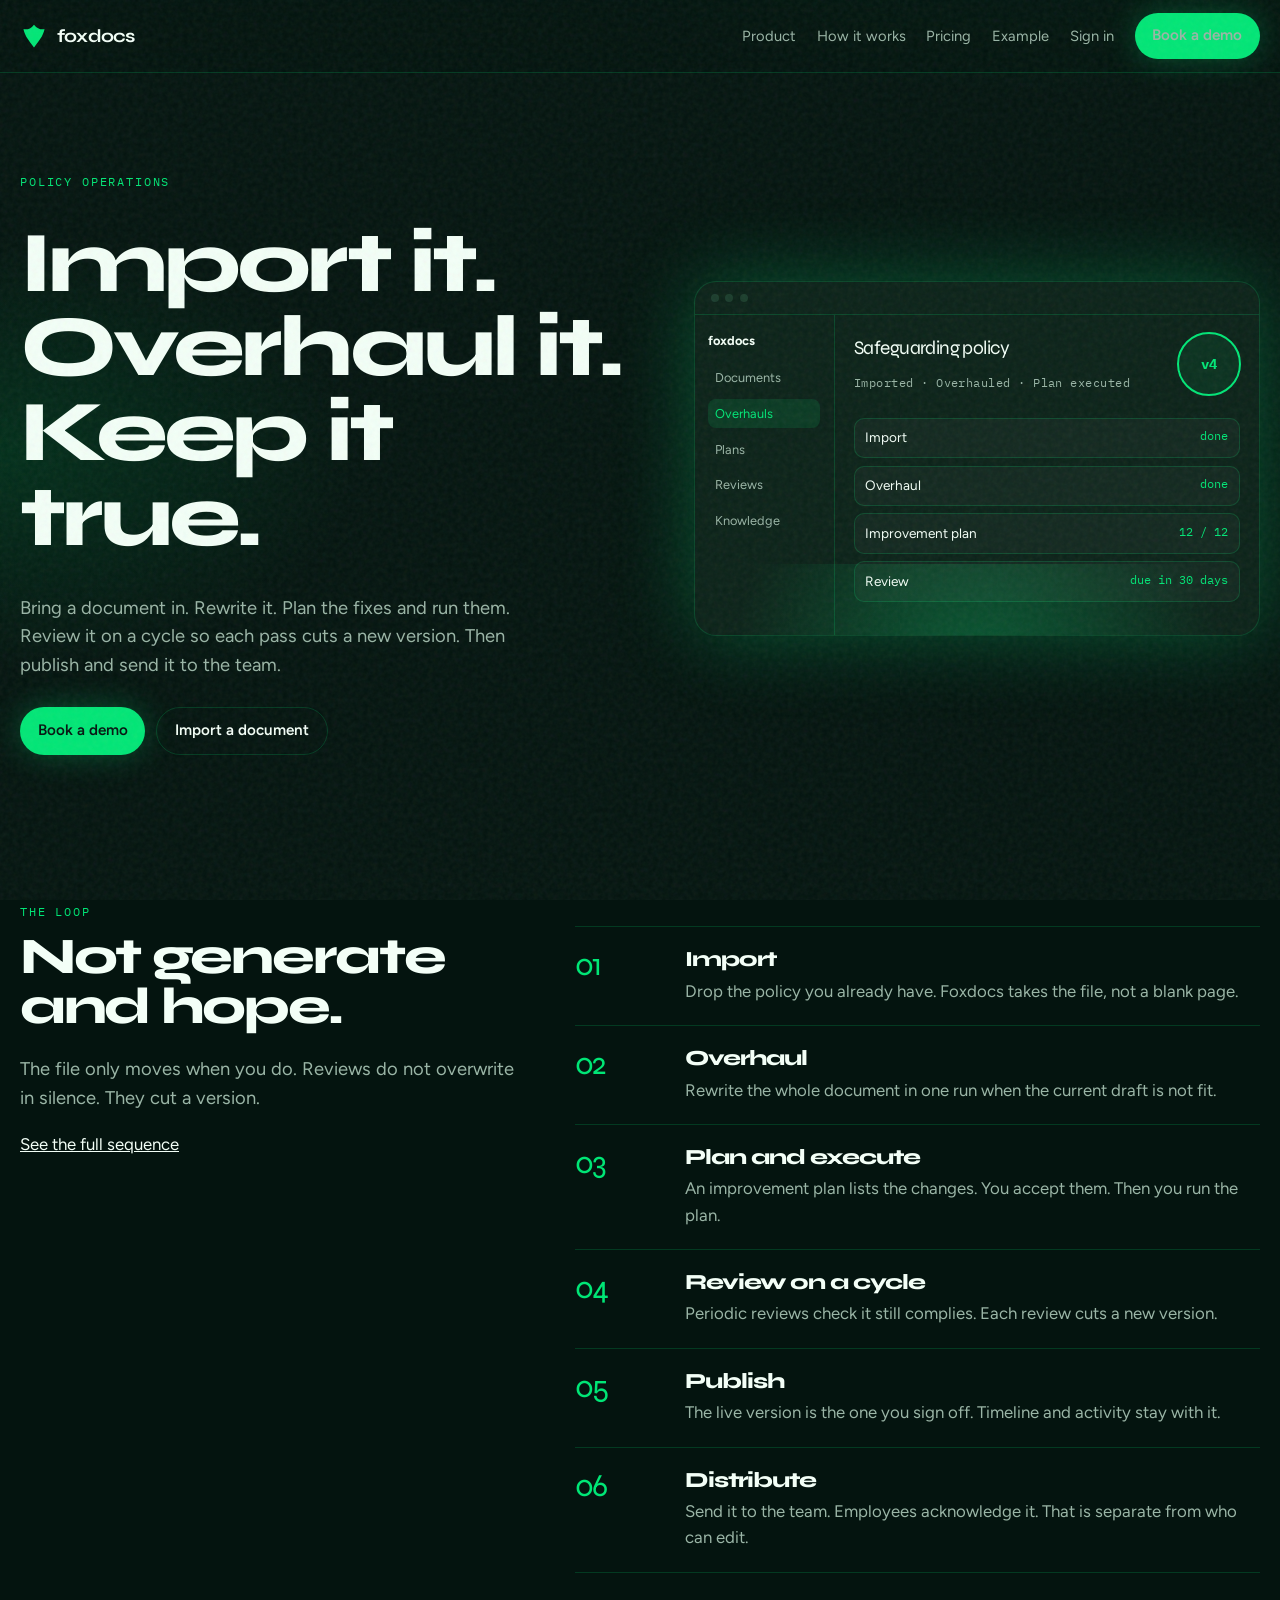
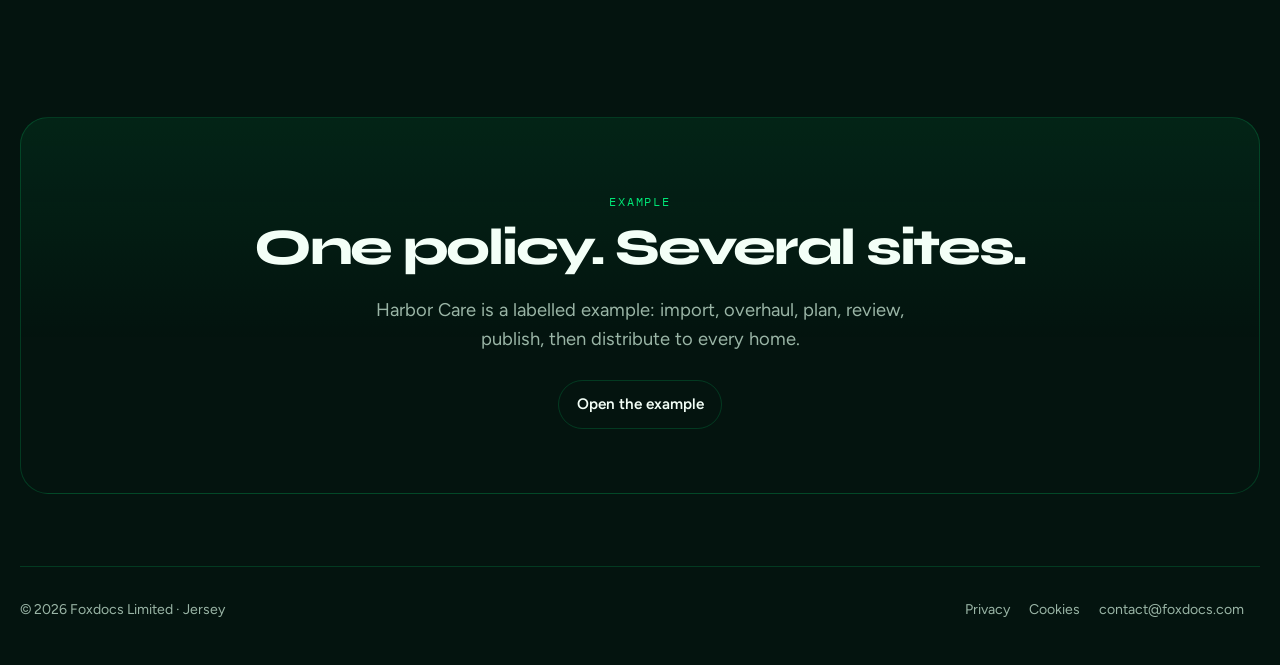
==== commit 1262d704: "Rebuild marketing site around the real document loop. Dark brand-green design. Sequence is import, o" ====
--- a/index.html
+++ b/index.html
@@ -3,218 +3,114 @@
 <head>
   <meta charset="utf-8">
   <meta name="viewport" content="width=device-width, initial-scale=1">
-  <title>Foxdocs · See what’s wrong. Fix it. Prove it was read.</title>
-  <meta name="description" content="Foxdocs scores your policies, plans the edits with you, publishes a classified version, and tracks who acknowledged it.">
+  <title>Foxdocs · Import. Overhaul. Keep it true.</title>
+  <meta name="description" content="Import a document, overhaul it, run an improvement plan, review it on a cycle, then publish and distribute.">
   <link rel="icon" href="favicon.svg" type="image/svg+xml">
   <link rel="preconnect" href="https://fonts.googleapis.com">
   <link rel="preconnect" href="https://fonts.gstatic.com" crossorigin>
-  <link href="https://fonts.googleapis.com/css2?family=IBM+Plex+Mono:wght@400;500;600&family=IBM+Plex+Sans:ital,wght@0,400;0,500;0,600;1,400&family=Newsreader:ital,opsz,wght@0,10..72,400;0,10..72,500;0,10..72,600;1,10..72,400;1,10..72,500&display=swap" rel="stylesheet">
+  <link href="https://fonts.googleapis.com/css2?family=Figtree:wght@400;500;600&family=IBM+Plex+Mono:wght@400;600;700&family=Syne:wght@600;700;800&display=swap" rel="stylesheet">
   <link rel="stylesheet" href="css/site.css">
 </head>
 <body>
-  <a class="skip" href="#main">Skip to content</a>
-  <div class="grain" aria-hidden="true"></div>
-
-  <header class="mast">
-    <div class="wrap mast-bar">
-      <a class="mark" href="index.html">
-        <svg class="mark-fox" viewBox="0 0 32 32" aria-hidden="true" focusable="false">
-          <circle cx="16" cy="16" r="14.25" fill="none" stroke="currentColor" stroke-width="1.25"/>
-          <path fill="currentColor" d="M8.2 18.2 12.1 7.8 16 14.2 19.9 7.8 23.8 18.2c-.8 6.2-10.8 6.2-15.6 0Z"/>
-          <path fill="#f4f8f5" d="M13.4 18.4 16 21.2l2.6-2.8-1.1 4.2h-3z"/>
-        </svg>
-        <span class="mark-word">foxdocs</span>
-        <span class="mark-beta">BETA</span>
-      </a>
-      <input type="checkbox" id="nav-on" class="nav-check" title="Menu">
-      <label class="nav-burger" for="nav-on">
-        <span class="nav-burger-label">Menu</span>
-        <span class="nav-burger-icon" aria-hidden="true"></span>
-      </label>
-      <nav id="primary-nav" class="nav" aria-label="Primary">
-        <a href="product.html">Product</a>
-        <a href="how-it-works.html">How it works</a>
-        <a href="pricing.html">Pricing</a>
-        <a href="examples/harbor-care.html">Example</a>
-        <a href="https://app.foxdocs.com" rel="noopener noreferrer">Sign in</a>
-        <a class="btn" href="book-a-demo.html">Book a demo</a>
-      </nav>
-    </div>
-  </header>
-
-  <main id="main">
-    <section class="hero">
-      <div class="wrap hero-grid">
-        <div class="hero-copy">
-          <p class="kicker rise d1">The policy register</p>
-          <h1 class="rise d2">See what’s wrong.<br>Fix it.<br><em>Prove it was read.</em></h1>
-          <p class="lede rise d3">Foxdocs scores the policy, plans the edits with you, publishes a classified version, and tracks who acknowledged it.</p>
-          <div class="actions rise d4">
-            <a class="btn" href="book-a-demo.html">Book a demo</a>
-            <a class="btn btn-line" href="https://app.foxdocs.com" rel="noopener noreferrer">Sign in</a>
-            <a class="text-link" href="https://www.foxdocs.com/upload-a-document" rel="noopener noreferrer">Analyse a document</a>
+<a class="skip" href="#main">Skip to content</a>
+<header class="mast">
+  <div class="wide mast-bar">
+    <a class="mark" href="index.html"><svg class="mark-fox" viewBox="0 0 32 32" aria-hidden="true">
+      <path fill="currentColor" d="M16 3c4 5 8.5 6 12 5-1 6-4 11-12 21C8 19 5 14 4 8c3.5 1 8 .2 12-5Z"/>
+    </svg><span class="mark-word">foxdocs</span></a>
+    <input type="checkbox" id="nav-on" class="nav-check">
+    <label class="nav-burger" for="nav-on">Menu</label>
+    <nav id="primary-nav" class="nav" aria-label="Primary">
+      <a href="product.html">Product</a>
+      <a href="how-it-works.html">How it works</a>
+      <a href="pricing.html">Pricing</a>
+      <a href="examples/harbor-care.html">Example</a>
+      <a href="https://app.foxdocs.com">Sign in</a>
+      <a class="btn btn-green" href="book-a-demo.html">Book a demo</a>
+    </nav>
+  </div>
+</header>
+<main id="main">
+  <section class="hero">
+    <div class="wide hero-grid">
+      <div>
+        <p class="kicker">Policy operations</p>
+        <h1>Import it.<br>Overhaul it.<br>Keep it true.</h1>
+        <p class="lede">Bring a document in. Rewrite it. Plan the fixes and run them. Review it on a cycle so each pass cuts a new version. Then publish and send it to the team.</p>
+        <div class="actions">
+          <a class="btn btn-green" href="book-a-demo.html">Book a demo</a>
+          <a class="btn btn-line" href="https://www.foxdocs.com/upload-a-document">Import a document</a>
+        </div>
+      </div>
+      <aside class="stage" aria-label="Product preview">
+        <div class="stage-top"><span class="dot"></span><span class="dot"></span><span class="dot"></span></div>
+        <div class="stage-body">
+          <div class="side">
+            <b>foxdocs</b>
+            <p>Documents</p>
+            <p class="on">Overhauls</p>
+            <p>Plans</p>
+            <p>Reviews</p>
+            <p>Knowledge</p>
+          </div>
+          <div class="main">
+            <div class="score">v4</div>
+            <p class="doc">Safeguarding policy</p>
+            <p class="meta">Imported · Overhauled · Plan executed</p>
+            <div class="flow">
+              <span>Import <em>done</em></span>
+              <span>Overhaul <em>done</em></span>
+              <span>Improvement plan <em>12 / 12</em></span>
+              <span>Review <em>due in 30 days</em></span>
+            </div>
           </div>
         </div>
+      </aside>
+    </div>
+  </section>
 
-        <div class="hero-folio-wrap rise d5">
-          <div class="stamp stamp-float" aria-hidden="true">
-            <span><strong>8.9</strong><small>score / 10</small></span>
-          </div>
-          <aside class="folio" aria-label="Product preview of a scored policy">
-            <span class="folio-ear" aria-hidden="true"></span>
-            <div class="folio-head">
-              <div>
-                <div class="folio-title">Information Security Risk Management Policy</div>
-                <p class="folio-meta">
-                  <span>Published</span>
-                  <span>Policy</span>
-                  <span>Version 3</span>
-                </p>
-              </div>
-            </div>
-            <div class="folio-body">
-              <ul class="notes">
-                <li><b>Fidelity</b><span>Facts and law</span></li>
-                <li><b>Completeness</b><span>Gaps and structure</span></li>
-                <li><b>Mechanics</b><span>Language and readability</span></li>
-                <li><b>Style</b><span>Tone and consistency</span></li>
-              </ul>
-              <p class="meta" style="align-self:end;text-align:right">A preview of the register, not a screenshot of the app.</p>
-            </div>
-            <p class="folio-tabs">
-              <span>Content</span>
-              <span>Activity</span>
-              <span>Versions</span>
-              <span class="is-on">Timeline</span>
-              <span>Distributions</span>
-              <span>Shares</span>
-              <span>Export</span>
-            </p>
-          </aside>
+  <section>
+    <div class="wide two">
+      <div>
+        <p class="kicker">The loop</p>
+        <h2>Not generate and hope.</h2>
+        <p class="lede">The file only moves when you do. Reviews do not overwrite in silence. They cut a version.</p>
+        <p><a href="how-it-works.html">See the full sequence</a></p>
+      </div>
+      <div class="rail">
+        <article class="step"><div class="n">01</div><div><h3>Import</h3><p>Drop the policy you already have. Foxdocs takes the file, not a blank page.</p></div></article>
+        <article class="step"><div class="n">02</div><div><h3>Overhaul</h3><p>Rewrite the whole document in one run when the current draft is not fit.</p></div></article>
+        <article class="step"><div class="n">03</div><div><h3>Plan and execute</h3><p>An improvement plan lists the changes. You accept them. Then you run the plan.</p></div></article>
+        <article class="step"><div class="n">04</div><div><h3>Review on a cycle</h3><p>Periodic reviews check it still complies. Each review cuts a new version.</p></div></article>
+        <article class="step"><div class="n">05</div><div><h3>Publish</h3><p>The live version is the one you sign off. Timeline and activity stay with it.</p></div></article>
+        <article class="step"><div class="n">06</div><div><h3>Distribute</h3><p>Send it to the team. Employees acknowledge it. That is separate from who can edit.</p></div></article>
+      </div>
+    </div>
+  </section>
+
+  <section>
+    <div class="wide">
+      <div class="cta">
+        <p class="kicker">Example</p>
+        <h2>One policy. Several sites.</h2>
+        <p class="lede">Harbor Care is a labelled example: import, overhaul, plan, review, publish, then distribute to every home.</p>
+        <div class="actions" style="justify-content:center">
+          <a class="btn btn-line" href="examples/harbor-care.html">Open the example</a>
         </div>
       </div>
-    </section>
-
-    <section class="band" aria-labelledby="loop-title">
-      <div class="wrap split">
-        <div>
-          <p class="kicker">The loop</p>
-          <h2 id="loop-title">One path from draft to acknowledgement.</h2>
-          <p class="lede">Review names what is wrong. A plan lets you accept or reject each fix. An overhaul rewrites the whole document when the draft is too far gone. Then you publish, classify, and send it to staff.</p>
-          <p class="copy"><a href="how-it-works.html">Read the full loop</a>, with the words the app actually uses: Versions, Timeline, Distributions, Shares, Export, Activity.</p>
-        </div>
-        <ol class="spine">
-          <li>
-            <span class="spine-num">01</span>
-            <h3>Review</h3>
-            <p class="spine-copy">Four sub-agents score the document: Fidelity, Completeness, Mechanics, Style. You get a mark, not a vibe.</p>
-          </li>
-          <li>
-            <span class="spine-num">02</span>
-            <h3>Improvement plan</h3>
-            <p class="spine-copy">Scope the change, then accept or reject proposals one by one. Nothing lands without you.</p>
-          </li>
-          <li>
-            <span class="spine-num">03</span>
-            <h3>Overhaul</h3>
-            <p class="spine-copy">A full-document rewrite against the document type template, when line edits will not save it.</p>
-          </li>
-          <li>
-            <span class="spine-num">04</span>
-            <h3>Publish</h3>
-            <p class="spine-copy">Versions, a timeline, classification, and a branded export for the file.</p>
-          </li>
-          <li>
-            <span class="spine-num">05</span>
-            <h3>Distribute</h3>
-            <p class="spine-copy">Employees are a separate register from app users. Acknowledgements match the people who have to read it.</p>
-          </li>
-        </ol>
-      </div>
-    </section>
-
-    <section class="band-ink band" aria-labelledby="example-title">
-      <div class="wrap split">
-        <div>
-          <p class="kicker">Worked example</p>
-          <h2 id="example-title">One safeguarding policy. Three homes.</h2>
-          <p>Harbor Care is a fictional care group. It is here so you can see a multi-site register: one published policy, a scored review, an improvement plan, then distribution to staff at each site.</p>
-          <p>It is not a customer story. We do not invent quotes or results.</p>
-        </div>
-        <div>
-          <p class="pull" style="color:var(--paper);margin-top:0">See the loop on a shared register, site by site.</p>
-          <div class="actions">
-            <a class="btn" href="examples/harbor-care.html" style="background:var(--paper);color:var(--pine);border-color:var(--paper)">Open the Harbor Care example</a>
-          </div>
-        </div>
-      </div>
-    </section>
-
-    <section class="band" aria-labelledby="also-title">
-      <div class="wrap">
-        <p class="kicker">Also in the product</p>
-        <h2 id="also-title" class="visually-hidden">Playbooks, Knowledge, and the rest</h2>
-        <table class="ledger">
-          <thead>
-            <tr>
-              <th scope="col">In the app</th>
-              <th scope="col">What it is</th>
-            </tr>
-          </thead>
-          <tbody>
-            <tr>
-              <td>Playbooks</td>
-              <td>A flowchart builder for the procedure people have to follow.</td>
-            </tr>
-            <tr>
-              <td>Knowledge</td>
-              <td>URL crawl and sync, so reviews can ground themselves in sources you already trust.</td>
-            </tr>
-            <tr>
-              <td>Folders</td>
-              <td>Keep the register in the shape of the organisation.</td>
-            </tr>
-            <tr>
-              <td>Seats and staff</td>
-              <td>Users sign in. Employees acknowledge. They are not the same list.</td>
-            </tr>
-            <tr>
-              <td>Org switcher, dark mode</td>
-              <td>The app has both. This site stays on paper.</td>
-            </tr>
-          </tbody>
-        </table>
-        <p class="copy" style="margin-top:1.4rem"><a href="product.html">The product, in full</a></p>
-      </div>
-    </section>
-
-    <section class="close">
-      <div class="wrap">
-        <div class="close-box">
-          <div>
-            <p class="kicker">Next</p>
-            <h2>Bring one messy policy.</h2>
-            <p class="lede">We’ll walk a real document through review, plan, and publish. Or start from a file you already have.</p>
-          </div>
-          <div class="actions" style="margin-top:0">
-            <a class="btn" href="book-a-demo.html">Book a demo</a>
-            <a class="btn btn-line" href="https://www.foxdocs.com/upload-a-document" rel="noopener noreferrer">Analyse a document</a>
-          </div>
-        </div>
-      </div>
-    </section>
-  </main>
-
-  <footer class="foot">
-    <div class="wrap foot-bar">
-      <div>© 2026 Foxdocs Limited · Jersey</div>
-      <div class="foot-links">
-        <a href="https://www.foxdocs.com/privacy" rel="noopener noreferrer">Privacy</a>
-        <a href="https://www.foxdocs.com/cookies" rel="noopener noreferrer">Cookies</a>
-        <a href="mailto:contact@foxdocs.com">contact@foxdocs.com</a>
-      </div>
     </div>
-  </footer>
-  <script src="js/site.js"></script>
+  </section>
+</main>
+<footer>
+  <div class="wide foot">
+    <div>© 2026 Foxdocs Limited · Jersey</div>
+    <div>
+      <a href="https://www.foxdocs.com/privacy">Privacy</a>
+      <a href="https://www.foxdocs.com/cookies">Cookies</a>
+      <a href="mailto:contact@foxdocs.com">contact@foxdocs.com</a>
+    </div>
+  </div>
+</footer>
+<script src="js/site.js"></script>
 </body>
 </html>
--- a/css/site.css
+++ b/css/site.css
@@ -1,1177 +1,229 @@
-/* Foxdocs marketing site: brand mint / green */
-
+/* Foxdocs — dark brand. One green. No paper, no copper. */
 :root {
-  --paper: #f4f8f5;
-  --paper-2: #e5f4ea;
-  --folio: #ffffff;
-  --ink: #14201a;
-  --ink-soft: #3d5348;
-  --pine: #1f9d55;
-  --pine-deep: #0c3d24;
-  --rule: #cfe3d6;
-  --rule-ink: #14201a;
-  --copper: #12a35a;
-  --copper-bright: #00c853;
-  --stamp-fill: #e8f8ee;
-  --focus: #1f9d55;
-  --shadow: 0 18px 40px rgba(15, 61, 36, 0.12);
-  --font-display: "Newsreader", "Iowan Old Style", "Palatino Linotype", Palatino, serif;
-  --font-body: "IBM Plex Sans", "Helvetica Neue", sans-serif;
-  --font-mono: "IBM Plex Mono", "Courier New", ui-monospace, monospace;
+  --bg: #04140f;
+  --bg-2: #071c14;
+  --panel: #0b2218;
+  --ink: #f3fff7;
+  --mute: #9ab5a6;
+  --line: rgba(0, 230, 118, 0.18);
+  --green: #00e676;
+  --green-dim: #12a35a;
+  --green-glow: rgba(0, 230, 118, 0.28);
+  --font: "Syne", "Avenir Next", "Segoe UI", sans-serif;
+  --body: "Figtree", "Helvetica Neue", sans-serif;
+  --mono: "IBM Plex Mono", ui-monospace, monospace;
   --page: min(1120px, calc(100% - 2.5rem));
   --wide: min(1280px, calc(100% - 2.5rem));
 }
 
-*,
-*::before,
-*::after { box-sizing: border-box; }
-
-html {
-  scroll-behavior: smooth;
-  color-scheme: light;
-}
-
-html:focus-within {
-  scroll-behavior: smooth;
+*, *::before, *::after { box-sizing: border-box; }
+html { scroll-behavior: smooth; color-scheme: dark; }
+@media (prefers-reduced-motion: reduce) {
+  html { scroll-behavior: auto; }
+  *, *::before, *::after { animation: none !important; transition: none !important; }
 }
 
 body {
   margin: 0;
-  font-family: var(--font-body);
-  font-size: 1.0625rem;
+  min-height: 100%;
+  font-family: var(--body);
+  font-size: 1.05rem;
   line-height: 1.55;
   color: var(--ink);
   background:
-    radial-gradient(90rem 40rem at 8% -12%, #e9f8ee, transparent 55%),
-    radial-gradient(50rem 30rem at 100% 0%, #d8f3e2, transparent 45%),
-    var(--paper);
-  min-height: 100%;
-}
-
-img, svg { display: block; max-width: 100%; }
-button, input, select, textarea { font: inherit; color: inherit; }
-a { color: inherit; }
-
-:focus { outline: none; }
-:focus-visible {
-  outline: 2px solid var(--focus);
-  outline-offset: 3px;
-}
-
-::selection {
-  background: var(--pine);
-  color: var(--paper);
-}
-
-.skip {
-  position: absolute;
-  left: 0.75rem;
-  top: 0.75rem;
-  z-index: 80;
-  padding: 0.45rem 0.7rem;
-  background: var(--ink);
-  color: var(--paper);
-  text-decoration: none;
-  transform: translateY(-200%);
-}
-.skip:focus {
-  transform: none;
-  outline-color: var(--paper);
-}
-
-.visually-hidden {
-  position: absolute;
-  width: 1px;
-  height: 1px;
-  padding: 0;
-  margin: -1px;
-  overflow: hidden;
-  clip: rect(0 0 0 0);
-  white-space: nowrap;
-  border: 0;
-}
-
-/* Paper grain */
-.grain {
+    radial-gradient(80rem 40rem at 80% -10%, rgba(0, 230, 118, 0.14), transparent 50%),
+    radial-gradient(50rem 30rem at 0% 20%, rgba(0, 80, 40, 0.45), transparent 45%),
+    var(--bg);
+}
+
+body::after {
+  content: "";
   position: fixed;
   inset: 0;
   pointer-events: none;
-  z-index: 70;
-  opacity: 0.09;
-  mix-blend-mode: multiply;
-  background-image: url("data:image/svg+xml;utf8,<svg xmlns='http://www.w3.org/2000/svg' width='180' height='180'><filter id='n'><feTurbulence type='fractalNoise' baseFrequency='0.85' numOctaves='4' stitchTiles='stitch'/><feColorMatrix values='0 0 0 0 0.15  0 0 0 0 0.12  0 0 0 0 0.08  0 0 0 0.55 0'/></filter><rect width='100%' height='100%' filter='url(%23n)'/></svg>");
-}
-
-.wrap {
-  width: var(--page);
-  margin-inline: auto;
-}
-
-.wrap-wide {
-  width: var(--wide);
-  margin-inline: auto;
-}
-
-/* Type */
-h1, h2, h3, h4, .display {
-  font-family: var(--font-display);
-  font-weight: 500;
-  letter-spacing: -0.02em;
-  line-height: 1.08;
-  margin: 0;
-}
-
-h1 {
-  font-size: clamp(2.35rem, 4.2vw, 3.85rem);
-  font-weight: 500;
-}
-
-h2 {
-  font-size: clamp(1.9rem, 4vw, 3.1rem);
-}
-
-h3 {
-  font-size: clamp(1.25rem, 2vw, 1.55rem);
-  line-height: 1.2;
-}
-
-p { margin: 0 0 1rem; }
-p:last-child { margin-bottom: 0; }
-
-.lede {
-  font-size: 1.15rem;
-  color: var(--ink-soft);
-  max-width: 38rem;
-  line-height: 1.5;
-}
-
+  z-index: 50;
+  opacity: 0.07;
+  background-image: url("data:image/svg+xml,%3Csvg viewBox='0 0 200 200' xmlns='http://www.w3.org/2000/svg'%3E%3Cfilter id='n'%3E%3CfeTurbulence type='fractalNoise' baseFrequency='0.9' numOctaves='3' stitchTiles='stitch'/%3E%3C/filter%3E%3Crect width='100%25' height='100%25' filter='url(%23n)'/%3E%3C/svg%3E");
+}
+
+a { color: inherit; }
+img, svg { display: block; max-width: 100%; }
+button, input, textarea { font: inherit; color: inherit; }
+
+:focus { outline: none; }
+:focus-visible { outline: 2px solid var(--green); outline-offset: 3px; }
+::selection { background: var(--green); color: #04140f; }
+
+.skip {
+  position: absolute; left: 0.75rem; top: 0.75rem; z-index: 80;
+  padding: 0.4rem 0.7rem; background: var(--green); color: #04140f;
+  text-decoration: none; transform: translateY(-200%);
+}
+.skip:focus { transform: none; }
+
+.wrap { width: var(--page); margin-inline: auto; }
+.wide { width: var(--wide); margin-inline: auto; }
+
+.mast {
+  position: sticky; top: 0; z-index: 20;
+  background: color-mix(in srgb, var(--bg) 72%, transparent);
+  backdrop-filter: blur(18px);
+  border-bottom: 1px solid var(--line);
+}
+.mast-bar {
+  display: flex; align-items: center; justify-content: space-between;
+  min-height: 72px; gap: 1rem;
+}
+.mark {
+  display: flex; align-items: center; gap: 0.55rem;
+  text-decoration: none; font-family: var(--font);
+  font-weight: 700; letter-spacing: -0.04em; font-size: 1.15rem;
+}
+.mark-fox { width: 28px; height: 28px; color: var(--green); }
+.mark-word { font-style: normal; }
+.nav { display: flex; align-items: center; gap: 1.3rem; font-size: 0.92rem; }
+.nav a { text-decoration: none; color: var(--mute); }
+.nav a:hover, .nav a[aria-current="page"] { color: var(--ink); }
+.nav-check { position: absolute; opacity: 0; pointer-events: none; }
+.nav-burger { display: none; }
+
+.btn {
+  display: inline-flex; align-items: center; justify-content: center;
+  text-decoration: none; border: 0; cursor: pointer;
+  padding: 0.72rem 1.1rem; border-radius: 999px;
+  font-weight: 600; font-size: 0.95rem;
+}
+.btn-green { background: var(--green); color: #04140f; box-shadow: 0 0 32px var(--green-glow); }
+.btn-green:hover { filter: brightness(1.06); }
+.btn-ghost { background: transparent; color: var(--mute); }
+.btn-line { background: transparent; color: var(--ink); border: 1px solid var(--line); }
+
+.hero { padding: 5.5rem 0 4rem; }
+.hero-grid {
+  display: grid; grid-template-columns: 1.05fr 0.95fr;
+  gap: 3rem; align-items: center;
+}
 .kicker {
-  font-family: var(--font-mono);
-  font-size: 0.72rem;
-  font-weight: 500;
-  letter-spacing: 0.16em;
-  text-transform: uppercase;
-  color: var(--copper);
-  display: flex;
-  align-items: center;
-  gap: 0.55rem;
-  margin: 0 0 0.85rem;
-}
-
-.kicker::before {
+  font-family: var(--mono); font-size: 0.72rem;
+  letter-spacing: 0.16em; text-transform: uppercase; color: var(--green);
+}
+h1, h2, h3 { font-family: var(--font); font-weight: 750; letter-spacing: -0.045em; line-height: 0.98; }
+h1 { font-size: clamp(3.1rem, 7vw, 5.4rem); margin: 0.35em 0 0.4em; }
+h2 { font-size: clamp(2rem, 4vw, 3.2rem); margin: 0 0 0.45em; }
+h3 { font-size: 1.35rem; margin: 0 0 0.35em; }
+.lede { color: var(--mute); font-size: 1.15rem; max-width: 34rem; }
+.actions { display: flex; flex-wrap: wrap; gap: 0.7rem; margin-top: 1.7rem; }
+
+.stage {
+  position: relative;
+  background: var(--panel);
+  border: 1px solid var(--line);
+  border-radius: 22px;
+  box-shadow: 0 0 80px var(--green-glow);
+  overflow: hidden;
+}
+.stage::before {
   content: "";
-  width: 0.5rem;
-  height: 0.5rem;
-  background: var(--copper);
-  flex: none;
-}
-
-.meta {
-  font-family: var(--font-mono);
-  font-size: 0.78rem;
-  letter-spacing: 0.04em;
-  color: var(--ink-soft);
-}
-
-hr.rule {
-  border: 0;
-  border-top: 1px solid var(--ink);
-  margin: 0;
-}
-
-hr.rule-double {
-  border: 0;
-  height: 3px;
-  background:
-    linear-gradient(currentColor, currentColor) 0 0 / 100% 1px no-repeat,
-    linear-gradient(currentColor, currentColor) 0 100% / 100% 1px no-repeat;
-  color: var(--ink);
-  margin: 0;
-}
-
-/* Links in copy */
-.copy a,
-.foot a,
-.inline-link {
-  color: var(--copper);
-  text-decoration: underline;
-  text-decoration-thickness: 1px;
-  text-underline-offset: 0.18em;
-  text-decoration-color: color-mix(in srgb, var(--copper) 45%, transparent);
-  transition: color 0.15s ease, text-decoration-color 0.15s ease;
-}
-.copy a:hover,
-.foot a:hover,
-.inline-link:hover {
-  color: var(--pine-deep);
-  text-decoration-color: var(--pine-deep);
-}
-
-/* Buttons */
-.btn {
-  appearance: none;
-  display: inline-flex;
-  align-items: center;
-  justify-content: center;
-  gap: 0.45rem;
-  border: 1px solid var(--ink);
-  background: var(--pine);
-  color: var(--paper);
-  text-decoration: none;
-  padding: 0.72rem 1.15rem;
-  font-family: var(--font-body);
-  font-size: 0.95rem;
-  font-weight: 500;
-  letter-spacing: 0.01em;
-  cursor: pointer;
-  border-radius: 0;
-  transition: background 0.15s ease, color 0.15s ease, transform 0.15s ease;
-}
-.btn:hover {
-  background: var(--copper);
-  border-color: var(--copper);
-  color: var(--folio);
-}
-.btn-line {
-  background: transparent;
-  color: var(--ink);
-}
-.btn-line:hover {
-  background: var(--ink);
-  color: var(--paper);
-  border-color: var(--ink);
-}
-.btn-ghost {
-  background: transparent;
-  border-color: transparent;
-  color: var(--ink);
-  padding-inline: 0.4rem;
-}
-.btn-ghost:hover {
-  background: transparent;
-  color: var(--copper);
-  border-color: transparent;
-}
-
-.actions {
-  display: flex;
-  flex-wrap: wrap;
-  align-items: center;
-  gap: 0.7rem 1rem;
-  margin-top: 1.6rem;
-}
-
-.actions .text-link {
-  font-family: var(--font-mono);
-  font-size: 0.8rem;
-  letter-spacing: 0.04em;
-  color: var(--ink-soft);
-  text-decoration: none;
-  border-bottom: 1px solid var(--rule);
-  padding-bottom: 0.1rem;
-  transition: color 0.15s ease, border-color 0.15s ease;
-}
-.actions .text-link:hover {
-  color: var(--copper);
-  border-color: var(--copper);
-}
-
-/* Masthead */
-.mast {
-  position: sticky;
-  top: 0;
-  z-index: 50;
-  background: color-mix(in srgb, var(--paper) 88%, transparent);
-  backdrop-filter: blur(12px);
-  border-bottom: 1px solid var(--ink);
-}
-
-.mast-bar {
-  display: flex;
-  align-items: center;
-  gap: 1rem;
-  min-height: 4.25rem;
-  position: relative;
-}
-
-.mark {
-  display: flex;
-  align-items: center;
-  gap: 0.55rem;
-  text-decoration: none;
-  flex: none;
-  z-index: 2;
-}
-.mark:hover { color: inherit; }
-
-.mark-fox {
-  width: 1.85rem;
-  height: 1.85rem;
-  color: var(--pine);
-}
-.mark-word {
-  font-family: var(--font-display);
-  font-size: 1.35rem;
-  font-weight: 500;
-  letter-spacing: -0.03em;
-  line-height: 1;
-}
-.mark-beta {
-  font-family: var(--font-mono);
-  font-size: 0.62rem;
-  letter-spacing: 0.14em;
-  text-transform: uppercase;
-  color: var(--copper);
-  border: 1px solid var(--copper);
-  padding: 0.12rem 0.32rem;
-  margin-left: 0.15rem;
-}
-
-.nav-check {
-  position: absolute;
-  width: 1px;
-  height: 1px;
-  overflow: hidden;
-  clip: rect(0 0 0 0);
-}
-
-.nav-burger {
-  margin-left: auto;
-  display: none;
-  align-items: center;
-  gap: 0.45rem;
-  cursor: pointer;
-  font-family: var(--font-mono);
-  font-size: 0.72rem;
-  letter-spacing: 0.12em;
-  text-transform: uppercase;
-  padding: 0.4rem 0;
-  user-select: none;
-}
-
-.nav-burger-icon {
-  width: 1.15rem;
-  height: 0.75rem;
-  display: block;
-  background:
-    linear-gradient(var(--ink), var(--ink)) 0 0 / 100% 1.5px no-repeat,
-    linear-gradient(var(--ink), var(--ink)) 0 50% / 100% 1.5px no-repeat,
-    linear-gradient(var(--ink), var(--ink)) 0 100% / 100% 1.5px no-repeat;
-}
-
-.nav-check:focus-visible + .nav-burger {
-  outline: 2px solid var(--focus);
-  outline-offset: 3px;
-}
-
-.nav {
-  display: flex;
-  align-items: center;
-  gap: 0.15rem 1.35rem;
-  margin-left: auto;
-  font-size: 0.95rem;
-}
-
-.nav a {
-  text-decoration: none;
-  color: var(--ink-soft);
-  padding: 0.2rem 0;
-  border-bottom: 1px solid transparent;
-  transition: color 0.15s ease, border-color 0.15s ease;
-}
-.nav a:hover {
-  color: var(--ink);
-  border-bottom-color: var(--ink);
-}
-.nav a[aria-current="page"] {
-  color: var(--ink);
-  border-bottom-color: var(--copper);
-}
-.nav .btn,
-.nav a.btn:hover,
-.nav a.btn[aria-current="page"] {
-  margin-left: 0.4rem;
-  padding: 0.55rem 0.95rem;
-  border-bottom: 0;
-  color: var(--paper);
-}
-.nav a.btn:hover {
-  color: var(--folio);
-}
-
-@media (max-width: 860px) {
-  .nav-burger { display: inline-flex; }
-  .nav {
-    display: none;
-    position: absolute;
-    left: 0;
-    right: 0;
-    top: 100%;
-    margin: 0;
-    flex-direction: column;
-    align-items: stretch;
-    gap: 0;
-    background: var(--paper);
-    border-bottom: 1px solid var(--ink);
-    padding: 0.5rem 0 1rem;
+  position: absolute; inset: auto -20% -40% -20%; height: 60%;
+  background: radial-gradient(circle, var(--green-glow), transparent 60%);
+  pointer-events: none;
+}
+.stage-top {
+  display: flex; gap: 0.4rem; padding: 0.75rem 1rem;
+  border-bottom: 1px solid var(--line);
+}
+.dot { width: 8px; height: 8px; border-radius: 50%; background: #1a3d2c; }
+.stage-body { display: grid; grid-template-columns: 140px 1fr; min-height: 320px; }
+.side { padding: 1rem 0.85rem; border-right: 1px solid var(--line); color: var(--mute); font-size: 0.8rem; }
+.side b { display: block; color: var(--ink); margin-bottom: 0.8rem; }
+.side p { margin: 0 0 0.4rem; padding: 0.3rem 0.4rem; border-radius: 8px; }
+.side .on { background: rgba(0, 230, 118, 0.12); color: var(--green); }
+.main { padding: 1.15rem 1.2rem 1.4rem; position: relative; }
+.doc { font-family: var(--font); font-size: 1.2rem; letter-spacing: -0.03em; margin: 0 0 0.3rem; }
+.meta { font-family: var(--mono); font-size: 0.72rem; color: var(--mute); letter-spacing: 0.04em; }
+.score {
+  position: absolute; top: 1.1rem; right: 1.1rem;
+  width: 64px; height: 64px; border-radius: 50%;
+  display: grid; place-items: center;
+  border: 2px solid var(--green); color: var(--green);
+  font-family: var(--mono); font-weight: 700; font-size: 0.85rem;
+  background: rgba(0, 230, 118, 0.08);
+}
+.flow {
+  display: grid; gap: 0.45rem; margin-top: 1.6rem;
+}
+.flow span {
+  display: flex; justify-content: space-between;
+  padding: 0.55rem 0.65rem; border-radius: 10px;
+  background: rgba(255,255,255,0.03); border: 1px solid var(--line);
+  font-size: 0.85rem;
+}
+.flow em { font-style: normal; color: var(--green); font-family: var(--mono); font-size: 0.72rem; }
+
+section { padding: 4.5rem 0; }
+.rail { display: grid; gap: 0; margin-top: 2.2rem; }
+.step {
+  display: grid; grid-template-columns: 5.5rem 1fr;
+  gap: 1.4rem; padding: 1.35rem 0;
+  border-top: 1px solid var(--line);
+}
+.step:last-child { border-bottom: 1px solid var(--line); }
+.n {
+  font-family: var(--font); font-size: 2rem; color: var(--green);
+  letter-spacing: -0.04em; line-height: 1;
+}
+.step p { margin: 0.25rem 0 0; color: var(--mute); max-width: 38rem; }
+
+.two { display: grid; grid-template-columns: 0.85fr 1.15fr; gap: 3rem; }
+.stack { display: grid; gap: 2rem; }
+.block { padding-bottom: 1.6rem; border-bottom: 1px solid var(--line); }
+.block:last-child { border: 0; }
+
+.plans {
+  display: grid; grid-template-columns: repeat(4, 1fr); gap: 0.8rem; margin-top: 2rem;
+}
+.plan {
+  padding: 1.3rem 1.15rem 1.5rem;
+  border: 1px solid var(--line); border-radius: 18px; background: var(--panel);
+}
+.plan.hot { border-color: var(--green); box-shadow: 0 0 40px var(--green-glow); }
+.plan b { display: block; font-family: var(--font); font-size: 1.8rem; letter-spacing: -0.04em; margin: 0.4rem 0; }
+.plan span, .plan p { color: var(--mute); font-size: 0.9rem; }
+
+.cta {
+  text-align: center; padding: 4rem 1.2rem;
+  border: 1px solid var(--line); border-radius: 28px;
+  background: linear-gradient(180deg, rgba(0,230,118,0.08), transparent 60%);
+}
+.cta .lede { margin-inline: auto; }
+
+.foot {
+  display: flex; justify-content: space-between; flex-wrap: wrap; gap: 1rem;
+  padding: 2rem 0 2.8rem; color: var(--mute); font-size: 0.88rem;
+  border-top: 1px solid var(--line);
+}
+.foot a { color: var(--mute); text-decoration: none; margin-right: 1rem; }
+.foot a:hover { color: var(--ink); }
+
+.page-hero { padding: 4rem 0 1.2rem; }
+.page-hero .lede { max-width: 38rem; }
+.note { color: var(--green); font-family: var(--mono); font-size: 0.75rem; letter-spacing: 0.08em; text-transform: uppercase; }
+
+form.demo { display: grid; gap: 0.85rem; max-width: 26rem; }
+label { display: grid; gap: 0.3rem; font-size: 0.92rem; }
+input, textarea {
+  border: 1px solid var(--line); background: var(--panel);
+  padding: 0.75rem 0.8rem; border-radius: 12px;
+}
+
+@media (max-width: 880px) {
+  .hero-grid, .stage-body, .two, .plans, .step { grid-template-columns: 1fr; }
+  .nav { display: none; }
+  .nav-check:checked ~ .nav {
+    display: flex; flex-direction: column; position: absolute;
+    inset: 72px 1rem auto; padding: 1rem; background: var(--panel);
+    border: 1px solid var(--line); border-radius: 16px;
   }
-  .nav-check:checked ~ .nav { display: flex; }
-  .nav a {
-    padding: 0.7rem 0;
-    border-bottom: 1px solid var(--rule);
-  }
-  .nav .btn {
-    margin: 0.8rem 0 0;
-    width: 100%;
-  }
-}
-
-/* Hero */
-.hero {
-  padding: 3.5rem 0 2.5rem;
-  position: relative;
-}
-
-.hero-grid {
-  display: grid;
-  grid-template-columns: minmax(0, 1.12fr) minmax(18rem, 0.92fr);
-  gap: 0 0;
-  align-items: start;
-}
-
-.hero-copy {
-  z-index: 3;
-  padding-top: 0.2rem;
-  padding-right: 1.25rem;
-}
-
-.hero h1 em {
-  font-style: italic;
-  font-weight: 450;
-  color: var(--pine);
-}
-
-.hero-folio-wrap {
-  position: relative;
-  z-index: 1;
-  margin-left: -3.5rem;
-  margin-right: calc(-1 * (100vw - min(1120px, 100vw)) / 8);
-  margin-top: 4.8rem;
-}
-
-/* Folio / product preview */
-.folio {
-  position: relative;
-  background: var(--folio);
-  border: 1px solid var(--ink);
-  box-shadow: var(--shadow);
-  padding: 1.4rem 1.4rem 1.5rem;
-}
-
-.folio-ear {
-  position: absolute;
-  top: -1px;
-  right: -1px;
-  width: 1.35rem;
-  height: 1.35rem;
-  background:
-    linear-gradient(135deg, transparent 50%, var(--paper-2) 50%);
-  border-left: 1px solid var(--ink);
-  border-bottom: 1px solid var(--ink);
-}
-
-.folio-head {
-  display: flex;
-  justify-content: space-between;
-  align-items: baseline;
-  gap: 1rem;
-  border-bottom: 1px solid var(--ink);
-  padding-bottom: 0.55rem;
-  margin-bottom: 0.9rem;
-}
-
-.folio-title {
-  font-family: var(--font-display);
-  font-size: 1.35rem;
-  line-height: 1.15;
-  letter-spacing: -0.02em;
-  max-width: 18rem;
-}
-
-.folio-meta {
-  display: flex;
-  flex-wrap: wrap;
-  gap: 0.35rem 0.8rem;
-  font-family: var(--font-mono);
-  font-size: 0.68rem;
-  letter-spacing: 0.08em;
-  text-transform: uppercase;
-  color: var(--ink-soft);
-  margin: 0.35rem 0 0;
-}
-
-.folio-body {
-  display: grid;
-  grid-template-columns: 1fr 8.5rem;
-  gap: 1rem;
-}
-
-.notes {
-  list-style: none;
-  margin: 0;
-  padding: 0;
-  display: grid;
-  gap: 0.55rem;
-}
-
-.notes li {
-  border-top: 1px solid var(--rule);
-  padding-top: 0.45rem;
-  font-size: 0.86rem;
-}
-
-.notes b {
-  display: block;
-  font-family: var(--font-mono);
-  font-size: 0.68rem;
-  font-weight: 500;
-  letter-spacing: 0.1em;
-  text-transform: uppercase;
-  color: var(--copper);
-  margin-bottom: 0.15rem;
-}
-
-.notes span { color: var(--ink-soft); }
-
-/* Stamp score */
-.stamp {
-  width: 7.4rem;
-  height: 7.4rem;
-  border-radius: 50%;
-  border: 2px solid var(--copper);
-  box-shadow: inset 0 0 0 5px var(--folio), inset 0 0 0 6.5px var(--copper);
-  background: var(--stamp-fill);
-  color: var(--copper);
-  display: grid;
-  place-items: center;
-  text-align: center;
-  transform: rotate(-9deg);
-  font-family: var(--font-mono);
-  line-height: 1;
-  flex: none;
-}
-.stamp strong {
-  font-size: 1.7rem;
-  font-weight: 600;
-  letter-spacing: -0.04em;
-  display: block;
-}
-.stamp small {
-  display: block;
-  margin-top: 0.25rem;
-  font-size: 0.58rem;
-  letter-spacing: 0.16em;
-  text-transform: uppercase;
-}
-
-.stamp-float {
-  position: absolute;
-  top: -1.7rem;
-  left: -1.6rem;
-  z-index: 3;
-}
-
-.folio-tabs {
-  display: flex;
-  flex-wrap: wrap;
-  gap: 0.55rem 1rem;
-  margin: 1.1rem 0 0;
-  padding-top: 0.65rem;
-  border-top: 1px solid var(--ink);
-  font-family: var(--font-mono);
-  font-size: 0.68rem;
-  letter-spacing: 0.08em;
-  text-transform: uppercase;
-  color: var(--ink-soft);
-}
-.folio-tabs .is-on {
-  color: var(--copper);
-  border-bottom: 1px solid var(--copper);
-  padding-bottom: 0.12rem;
-}
-
-/* Ledger table */
-.ledger {
-  width: 100%;
-  border-collapse: collapse;
-  font-variant-numeric: tabular-nums;
-}
-.ledger th {
-  font-family: var(--font-mono);
-  font-size: 0.68rem;
-  font-weight: 500;
-  letter-spacing: 0.12em;
-  text-transform: uppercase;
-  text-align: left;
-  border-bottom: 1px solid var(--ink);
-  padding: 0.45rem 0.7rem 0.5rem 0;
-  color: var(--ink);
-}
-.ledger td {
-  border-bottom: 1px solid var(--rule);
-  padding: 0.85rem 0.7rem 0.85rem 0;
-  vertical-align: top;
-}
-.ledger tr:last-child td { border-bottom: 1px solid var(--ink); }
-.ledger .num {
-  font-family: var(--font-mono);
-  font-weight: 500;
-}
-
-/* Timeline / spine */
-.spine {
-  list-style: none;
-  margin: 2.2rem 0 0;
-  padding: 0 0 0 1.4rem;
-  border-left: 1px solid var(--ink);
-}
-
-.spine > li {
-  position: relative;
-  padding: 0 0 3.2rem 2.6rem;
-}
-
-.spine > li:last-child { padding-bottom: 0; }
-
-.spine-num {
-  position: absolute;
-  left: 0;
-  top: 0.15rem;
-  width: 2.6rem;
-  height: 2.6rem;
-  border-radius: 50%;
-  border: 1px solid var(--ink);
-  background: var(--paper);
-  display: grid;
-  place-items: center;
-  font-family: var(--font-mono);
-  font-size: 0.72rem;
-  letter-spacing: 0.04em;
-  transform: translateX(-50%);
-}
-
-.spine h3 {
-  margin-bottom: 0.4rem;
-}
-
-.spine .spine-copy {
-  color: var(--ink-soft);
-  max-width: 36rem;
-}
-
-.spine .spine-extra {
-  margin-top: 1rem;
-  max-width: 40rem;
-}
-
-.spine--editorial > li:nth-child(even) .spine-copy,
-.spine--editorial > li:nth-child(even) h3 {
-  margin-left: clamp(0rem, 8vw, 5rem);
-}
-
-/* Sections */
-.band {
-  padding: 4.2rem 0;
-}
-
-.band + .band {
-  border-top: 1px solid var(--rule);
-}
-
-.band-ink {
-  background: var(--pine-deep);
-  color: var(--paper);
-  border-top: 1px solid var(--pine-deep);
-  border-bottom: 1px solid var(--pine-deep);
-}
-.band-ink .kicker { color: #e0a080; }
-.band-ink .kicker::before { background: #e0a080; }
-.band-ink .lede,
-.band-ink p { color: color-mix(in srgb, var(--paper) 78%, #8aa090); }
-.band-ink h2 { color: var(--paper); }
-
-.split {
-  display: grid;
-  grid-template-columns: 0.9fr 1.1fr;
-  gap: 2.5rem 3.5rem;
-  align-items: start;
-}
-
-.split-flip {
-  grid-template-columns: 1.15fr 0.85fr;
-}
-
-.spread {
-  display: grid;
-  grid-template-columns: minmax(0, 0.38fr) minmax(0, 0.62fr);
-  gap: 1.5rem 3rem;
-  align-items: start;
-}
-
-.spread + .spread {
-  margin-top: 4.5rem;
-  padding-top: 4.5rem;
-  border-top: 1px solid var(--rule);
-}
-
-.spread-visual {
-  position: relative;
-}
-
-.pull {
-  font-family: var(--font-display);
-  font-size: clamp(1.5rem, 3vw, 2.1rem);
-  font-style: italic;
-  font-weight: 450;
-  line-height: 1.2;
-  color: var(--pine);
-  max-width: 20rem;
-  margin: 1.2rem 0 0;
-}
-
-.pull-copper { color: var(--copper); }
-
-/* Agents as annotations, not equal cards */
-.agent-rail {
-  display: grid;
-  gap: 0;
-}
-
-.agent-rail article {
-  display: grid;
-  grid-template-columns: 7.5rem 1fr;
-  gap: 1rem;
-  padding: 1.1rem 0;
-  border-top: 1px solid var(--ink);
-}
-
-.agent-rail article:last-child {
-  border-bottom: 1px solid var(--ink);
-}
-
-.agent-rail h3 {
-  font-family: var(--font-mono);
-  font-size: 0.78rem;
-  letter-spacing: 0.12em;
-  text-transform: uppercase;
-  font-weight: 500;
-}
-
-.agent-rail p {
-  margin: 0;
-  color: var(--ink-soft);
-}
-
-/* Flowchart (playbooks) */
-.flow {
-  display: grid;
-  gap: 0;
-  font-size: 0.9rem;
-}
-
-.flow-node {
-  border: 1px solid var(--ink);
-  background: var(--folio);
-  padding: 0.7rem 0.85rem;
-  max-width: 16rem;
-}
-
-.flow-node strong {
-  display: block;
-  font-family: var(--font-mono);
-  font-size: 0.68rem;
-  letter-spacing: 0.1em;
-  text-transform: uppercase;
-  margin-bottom: 0.2rem;
-}
-
-.flow-join {
-  width: 1px;
-  height: 1.4rem;
-  background: var(--ink);
-  margin-left: 1.2rem;
-}
-
-.flow-branch {
-  display: grid;
-  grid-template-columns: 1fr 1fr;
-  gap: 0.8rem;
-  position: relative;
-  max-width: 22rem;
-}
-.flow-branch::before {
-  content: "";
-  position: absolute;
-  left: 1.2rem;
-  right: 25%;
-  top: -1px;
-  height: 1px;
-  background: var(--ink);
-}
-
-/* Knowledge biblio */
-.biblio {
-  list-style: none;
-  margin: 0;
-  padding: 0;
-  border-top: 1px solid var(--ink);
-}
-.biblio li {
-  display: grid;
-  grid-template-columns: 5.5rem 1fr auto;
-  gap: 0.8rem;
-  padding: 0.7rem 0;
-  border-bottom: 1px solid var(--rule);
-  font-size: 0.92rem;
-}
-.biblio .src {
-  font-family: var(--font-mono);
-  font-size: 0.72rem;
-  letter-spacing: 0.06em;
-  text-transform: uppercase;
-  color: var(--copper);
-}
-
-/* Staff vs seats */
-.versus {
-  display: grid;
-  grid-template-columns: 1fr 1fr;
-  gap: 0;
-  border: 1px solid var(--ink);
-}
-.versus > div {
-  padding: 1.3rem 1.25rem 1.45rem;
-}
-.versus > div + div {
-  border-left: 1px solid var(--ink);
-}
-.versus h3 {
-  font-family: var(--font-mono);
-  font-size: 0.78rem;
-  letter-spacing: 0.14em;
-  text-transform: uppercase;
-  margin-bottom: 0.6rem;
-}
-.versus p { color: var(--ink-soft); margin: 0; }
-
-/* Pricing tariff */
-.tariff {
-  width: 100%;
-  border-collapse: collapse;
-  margin-top: 2rem;
-}
-.tariff caption {
-  text-align: left;
-  font-family: var(--font-mono);
-  font-size: 0.72rem;
-  letter-spacing: 0.14em;
-  text-transform: uppercase;
-  color: var(--copper);
-  margin-bottom: 0.8rem;
-}
-.tariff th {
-  font-family: var(--font-mono);
-  font-size: 0.68rem;
-  letter-spacing: 0.12em;
-  text-transform: uppercase;
-  font-weight: 500;
-  text-align: left;
-  border-bottom: 1px solid var(--ink);
-  padding: 0.4rem 1rem 0.55rem 0;
-}
-.tariff td {
-  padding: 1.15rem 1rem 1.15rem 0;
-  border-bottom: 1px solid var(--rule);
-  vertical-align: top;
-}
-.tariff tr:last-child td { border-bottom: 1px solid var(--ink); }
-.tariff .tier {
-  font-family: var(--font-display);
-  font-size: 1.45rem;
-  letter-spacing: -0.02em;
-}
-.tariff .price {
-  font-family: var(--font-mono);
-  font-size: 1.05rem;
-  font-weight: 500;
-  white-space: nowrap;
-}
-.tariff .feat {
-  color: var(--ink-soft);
-  font-size: 0.92rem;
-}
-.tariff tr.is-featured td {
-  background: color-mix(in srgb, var(--stamp-fill) 70%, transparent);
-}
-.tariff a {
-  color: var(--copper);
-}
-
-.tier-notes {
-  display: grid;
-  grid-template-columns: 1fr 1fr;
-  gap: 2rem 3rem;
-  margin-top: 3.2rem;
-}
-
-.tier-notes article {
-  padding-top: 1rem;
-  border-top: 1px solid var(--ink);
-}
-
-.tier-notes h3 {
-  font-size: 1.5rem;
-  margin-bottom: 0.45rem;
-}
-
-.tier-notes ul {
-  margin: 0.7rem 0 0;
-  padding: 0 0 0 1.1rem;
-  color: var(--ink-soft);
-}
-.tier-notes li { margin: 0.25rem 0; }
-
-.tier-notes .featured {
-  grid-column: 1 / -1;
-  background: var(--folio);
-  border: 1px solid var(--ink);
-  box-shadow: 6px 6px 0 var(--copper);
-  padding: 1.4rem 1.5rem 1.5rem;
-}
-
-/* Example banner */
-.example-banner {
-  display: flex;
-  flex-wrap: wrap;
-  align-items: baseline;
-  gap: 0.6rem 1.2rem;
-  padding: 0.7rem 0;
-  border-bottom: 1px dashed var(--copper);
-  font-family: var(--font-mono);
-  font-size: 0.78rem;
-  letter-spacing: 0.06em;
-  text-transform: uppercase;
-  color: var(--copper);
-}
-
-.sites {
-  display: grid;
-  gap: 0;
-  border-top: 1px solid var(--ink);
-}
-.sites article {
-  display: grid;
-  grid-template-columns: 1.4fr 0.8fr 0.8fr;
-  gap: 0.8rem;
-  padding: 0.9rem 0;
-  border-bottom: 1px solid var(--rule);
-}
-.sites article:last-child { border-bottom-color: var(--ink); }
-.sites h3 { font-size: 1.2rem; }
-.sites p { margin: 0; color: var(--ink-soft); font-size: 0.92rem; }
-
-/* Forms */
-.form {
-  max-width: 34rem;
-  display: grid;
-  gap: 1rem;
-  margin-top: 1.6rem;
-}
-
-.field {
-  display: grid;
-  gap: 0.35rem;
-}
-
-.field span {
-  font-family: var(--font-mono);
-  font-size: 0.72rem;
-  letter-spacing: 0.1em;
-  text-transform: uppercase;
-}
-
-.field input,
-.field textarea {
-  background: var(--folio);
-  border: 1px solid var(--ink);
-  border-radius: 0;
-  padding: 0.7rem 0.75rem;
-  width: 100%;
-}
-
-.field input:hover,
-.field textarea:hover {
-  border-color: var(--copper);
-}
-
-.field textarea { min-height: 7rem; resize: vertical; }
-
-.form-note {
-  font-size: 0.92rem;
-  color: var(--ink-soft);
-}
-
-/* Page intro */
-.page-hero {
-  padding: 3.2rem 0 2.4rem;
-}
-
-.page-hero h1 {
-  font-size: clamp(2.35rem, 5.2vw, 3.9rem);
-  max-width: 14ch;
-  color: var(--ink);
-}
-
-.crumb {
-  font-family: var(--font-mono);
-  font-size: 0.72rem;
-  letter-spacing: 0.08em;
-  text-transform: uppercase;
-  color: var(--ink-soft);
-  margin-bottom: 1rem;
-}
-.crumb a {
-  color: var(--ink-soft);
-  text-decoration: none;
-  border-bottom: 1px solid var(--rule);
-}
-.crumb a:hover { color: var(--copper); border-color: var(--copper); }
-
-/* CTA close */
-.close {
-  padding: 3.5rem 0 4.5rem;
-}
-
-.close-box {
-  border: 1px solid var(--ink);
-  padding: 2.4rem 2rem;
-  display: grid;
-  grid-template-columns: 1.4fr auto;
-  gap: 1.5rem;
-  align-items: center;
-  background: var(--folio);
-  box-shadow: var(--shadow);
-}
-
-/* 404 */
-.lost {
-  padding: 5rem 0 6rem;
-  max-width: 38rem;
-}
-.lost .code {
-  font-family: var(--font-mono);
-  font-size: 0.8rem;
-  letter-spacing: 0.16em;
-  text-transform: uppercase;
-  color: var(--copper);
-}
-
-/* Footer */
-.foot {
-  padding: 2rem 0 2.6rem;
-  font-size: 0.88rem;
-  color: var(--ink-soft);
-}
-
-.foot-bar {
-  display: flex;
-  flex-wrap: wrap;
-  justify-content: space-between;
-  gap: 0.8rem 1.5rem;
-  padding-top: 1.2rem;
-  border-top: 1px solid var(--ink);
-}
-
-.foot-links {
-  display: flex;
-  flex-wrap: wrap;
-  gap: 0.4rem 1.2rem;
-}
-
-/* Motion */
-@media (prefers-reduced-motion: no-preference) {
-  .rise {
-    animation: rise 0.7s cubic-bezier(0.16, 0.8, 0.24, 1) both;
-  }
-  .d1 { animation-delay: 0.02s; }
-  .d2 { animation-delay: 0.08s; }
-  .d3 { animation-delay: 0.14s; }
-  .d4 { animation-delay: 0.2s; }
-  .d5 { animation-delay: 0.28s; }
-}
-
-@keyframes rise {
-  from {
-    opacity: 0;
-    transform: translateY(10px);
-  }
-  to {
-    opacity: 1;
-    transform: none;
-  }
-}
-
-@media (prefers-reduced-motion: reduce) {
-  html { scroll-behavior: auto; }
-  *, *::before, *::after {
-    animation: none !important;
-    transition: none !important;
-  }
-}
-
-/* Responsive */
-@media (max-width: 900px) {
-  .hero-grid,
-  .split,
-  .split-flip,
-  .spread,
-  .folio-body,
-  .versus,
-  .tier-notes,
-  .sites article,
-  .close-box,
-  .biblio li {
-    grid-template-columns: 1fr;
-  }
-  .hero-folio-wrap {
-    margin-left: 0;
-    margin-right: 0;
-    margin-top: 2.4rem;
-  }
-  .stamp-float {
-    left: auto;
-    right: 0.8rem;
-    top: -1.3rem;
-  }
-  .spine--editorial > li:nth-child(even) .spine-copy,
-  .spine--editorial > li:nth-child(even) h3 {
-    margin-left: 0;
-  }
-  .versus > div + div { border-left: 0; border-top: 1px solid var(--ink); }
-  .tariff .price { font-size: 0.95rem; }
-  h1 { font-size: clamp(2.15rem, 8.5vw, 2.8rem); }
-  .hero-copy { padding-right: 0; }
-}
-
-@media (max-width: 640px) {
-  :root { --page: calc(100% - 1.6rem); --wide: calc(100% - 1.6rem); }
-  .hero { padding-top: 2.2rem; }
-  .band { padding: 3rem 0; }
-  .folio { padding: 1.1rem; }
-  .stamp { width: 6.2rem; height: 6.2rem; }
-  .stamp strong { font-size: 1.35rem; }
-  .tariff td { display: block; padding: 0.25rem 0; border: 0; }
-  .tariff tr { display: block; padding: 1rem 0; border-bottom: 1px solid var(--rule); }
-  .tariff thead { display: none; }
-  .close-box { padding: 1.4rem; }
-}
+  .nav-burger { display: block; color: var(--mute); cursor: pointer; }
+  .score { position: static; margin: 0 0 1rem; }
+}
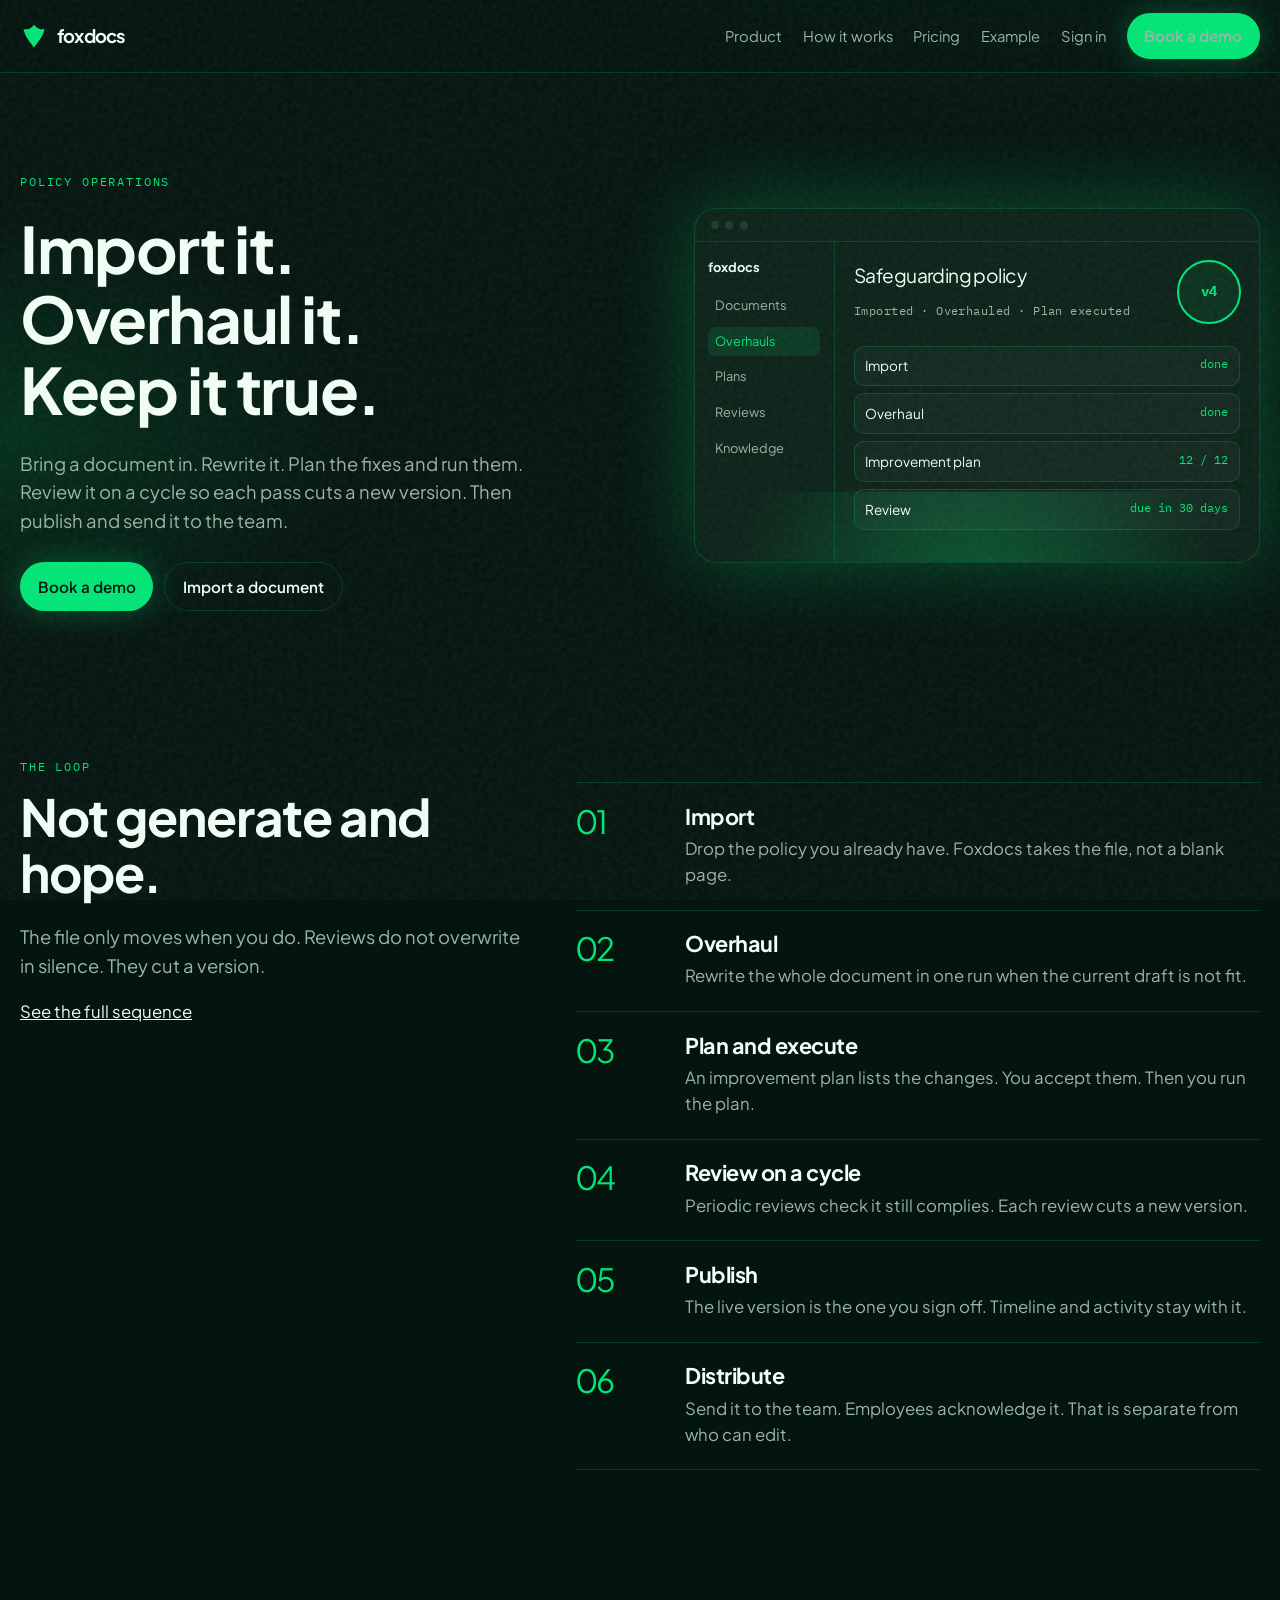
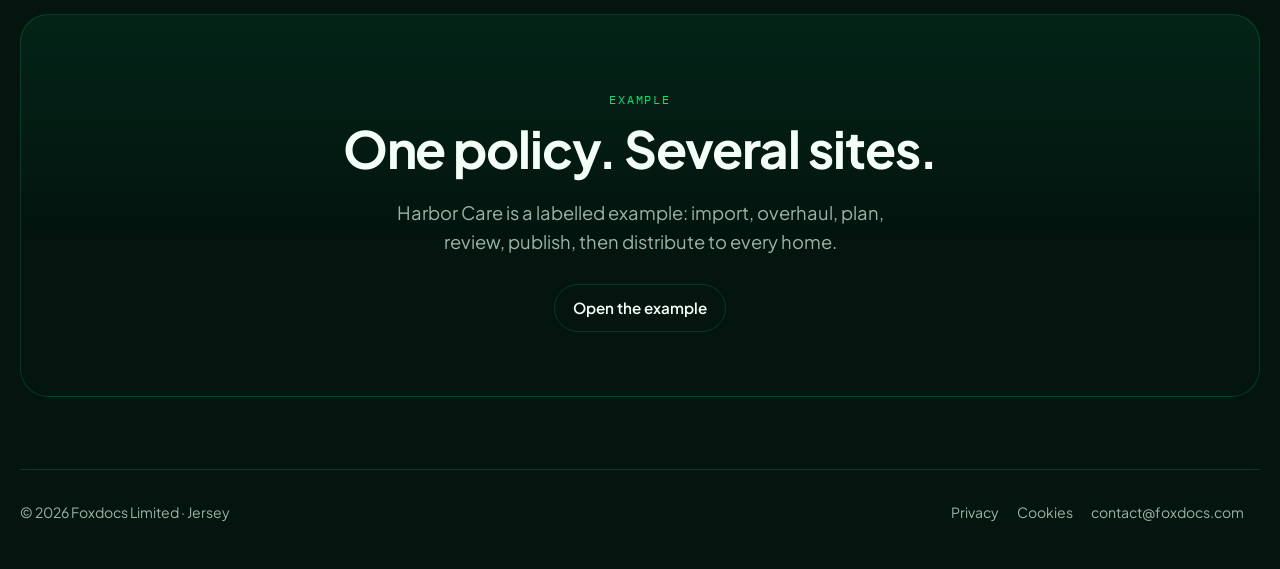
==== commit 4b62bde3: "Use Plus Jakarta Sans, the foxdocs.com typeface. Drop Syne so headlines match the live marketing sit" ====
--- a/index.html
+++ b/index.html
@@ -8,7 +8,7 @@
   <link rel="icon" href="favicon.svg" type="image/svg+xml">
   <link rel="preconnect" href="https://fonts.googleapis.com">
   <link rel="preconnect" href="https://fonts.gstatic.com" crossorigin>
-  <link href="https://fonts.googleapis.com/css2?family=Figtree:wght@400;500;600&family=IBM+Plex+Mono:wght@400;600;700&family=Syne:wght@600;700;800&display=swap" rel="stylesheet">
+  <link href="https://fonts.googleapis.com/css2?family=IBM+Plex+Mono:wght@400;600;700&family=Plus+Jakarta+Sans:ital,wght@0,400;0,500;0,600;0,700;1,400&display=swap" rel="stylesheet">
   <link rel="stylesheet" href="css/site.css">
 </head>
 <body>
--- a/css/site.css
+++ b/css/site.css
@@ -9,8 +9,8 @@
   --green: #00e676;
   --green-dim: #12a35a;
   --green-glow: rgba(0, 230, 118, 0.28);
-  --font: "Syne", "Avenir Next", "Segoe UI", sans-serif;
-  --body: "Figtree", "Helvetica Neue", sans-serif;
+  --font: "Plus Jakarta Sans", Arial, sans-serif;
+  --body: "Plus Jakarta Sans", Arial, sans-serif;
   --mono: "IBM Plex Mono", ui-monospace, monospace;
   --page: min(1120px, calc(100% - 2.5rem));
   --wide: min(1280px, calc(100% - 2.5rem));
@@ -107,8 +107,8 @@
   font-family: var(--mono); font-size: 0.72rem;
   letter-spacing: 0.16em; text-transform: uppercase; color: var(--green);
 }
-h1, h2, h3 { font-family: var(--font); font-weight: 750; letter-spacing: -0.045em; line-height: 0.98; }
-h1 { font-size: clamp(3.1rem, 7vw, 5.4rem); margin: 0.35em 0 0.4em; }
+h1, h2, h3 { font-family: var(--font); font-weight: 700; letter-spacing: -0.022em; line-height: 1.1; }
+h1 { font-size: clamp(2.6rem, 5.5vw, 4rem); margin: 0.35em 0 0.4em; }
 h2 { font-size: clamp(2rem, 4vw, 3.2rem); margin: 0 0 0.45em; }
 h3 { font-size: 1.35rem; margin: 0 0 0.35em; }
 .lede { color: var(--mute); font-size: 1.15rem; max-width: 34rem; }
